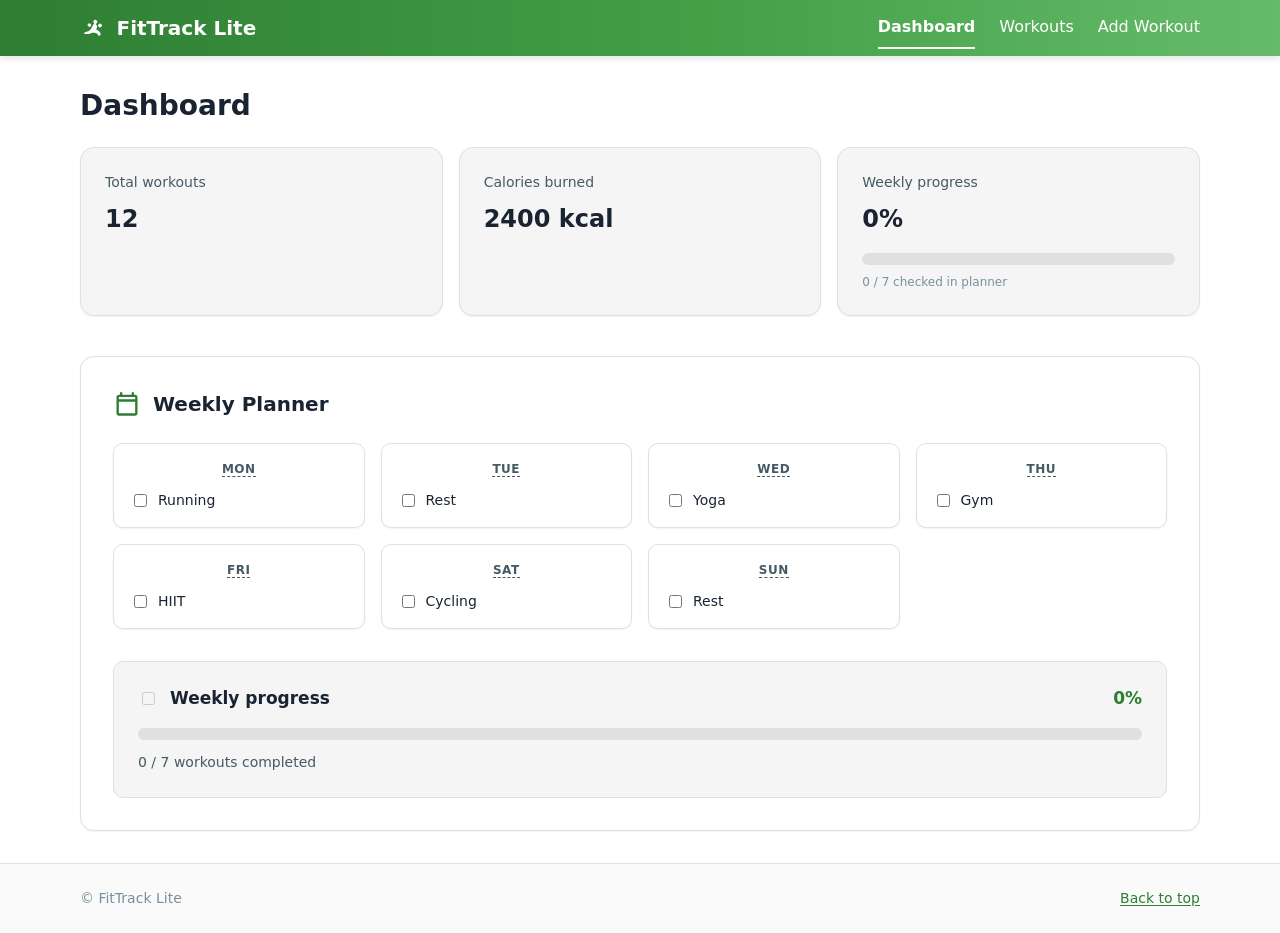
==== index.html @ 949d1417 "Added footer to all the pages" ====
<!DOCTYPE html>
<html lang="en">
<head>
  <meta charset="UTF-8">
  <meta name="viewport" content="width=device-width, initial-scale=1.0">
  <title>FitTrack Lite — Dashboard</title>
  <link rel="stylesheet" href="css/styles.css">
</head>
<body>
  <header class="site-header">
    <div class="site-header_inner">
      <a class="site-header_brand" href="index.html">
        <svg class="site-header_logo" xmlns="http://www.w3.org/2000/svg" viewBox="0 0 72 87" aria-hidden="true" focusable="false" preserveAspectRatio="xMidYMid meet">

        <g transform="translate(0,87) scale(0.1,-0.1)"
            fill="currentColor"
            stroke="none">

            <!-- Main runner shape (cleaned) -->
            <path d="M410 660
                    c-24 -24 -25 -48 -3 -80
                    c16 -22 16 -24 -5 -38
                    c-12 -8 -22 -20 -22 -26
                    c0 -19 -51 -110 -79 -139
                    c-33 -37 -54 -48 -115 -61
                    c-54 -12 -81 -40 -56 -57
                    c18 -12 150 -5 179 10
                    c11 6 47 14 80 17
                    c50 6 65 3 93 -14
                    c19 -12 40 -33 46 -47
                    c15 -32 56 -34 72 -4
                    c25 45 -9 98 -93 149
                    c-34 20 -36 24 -24 39
                    c22 26 26 47 16 85
                    c-6 21 -18 37 -30 41
                    c-12 4 -6 12 15 28
                    c18 14 25 25 25 50
                    c0 20 -8 31 -30 43
                    c-38 20 -46 19 -70 -5z"/>

            <!-- Left arm/leg -->
            <path d="M253 559
                    c-30 -11 -38 -45 -19 -74
                    c29 -44 96 -24 96 29
                    c0 37 -39 59 -77 45z"/>

            <!-- Right arm/leg -->
            <path d="M553 543
                    c-32 -21 -30 -66 2 -87
                    c33 -22 48 -20 73 7
                    c28 30 28 48 -1 75
                    c-27 26 -44 27 -74 5z"/>

        </g>
        </svg>
        <span>FitTrack Lite</span>
      </a>
      <button type="button" class="site-header_menu-btn" aria-expanded="false" aria-controls="site-nav-menu">
        <span class="visually-hidden">Toggle menu</span>
        <span class="site-header_menu-icon" aria-hidden="true"><span></span></span>
      </button>
      <nav id="site-nav-menu" class="site-header_nav" aria-label="Main">
        <ul class="site-nav">
          <li><a href="index.html" aria-current="page">Dashboard</a></li>
          <li><a href="workouts.html">Workouts</a></li>
          <li><a href="add-workout.html">Add Workout</a></li>
        </ul>
      </nav>
    </div>
  </header>

  <main class="container" id="main">
    <h1 class="page-title">Dashboard</h1>
    <section class="stat-grid" aria-label="Summary stats">
      <article class="stat-card">
        <p class="stat-card_label">Total workouts</p>
        <p class="stat-card_value">12</p>
      </article>
      <article class="stat-card">
        <p class="stat-card_label">Calories burned</p>
        <p class="stat-card_value">2400 kcal</p>
      </article>
      <article class="stat-card">
        <p class="stat-card_label">Weekly progress</p>
        <p class="stat-card_value" id="stat-weekly-pct">0%</p>
        <div class="stat-card_progress" aria-hidden="true">
          <div class="stat-card_progress-fill" id="stat-weekly-bar" style="width: 0%"></div>
        </div>
        <p class="stat-card_meta" id="stat-weekly-meta">0 / 7 days in planner</p>
      </article>
    </section>

    <section class="weekly-planner" id="weekly-planner" aria-labelledby="planner-heading">
      <div class="weekly-planner__header">
        <svg xmlns="http://www.w3.org/2000/svg" viewBox="0 0 24 24" fill="currentColor" aria-hidden="true">
          <path d="M19 4h-1V2h-2v2H8V2H6v2H5c-1.1 0-2 .9-2 2v14c0 1.1.9 2 2 2h14c1.1 0 2-.9 2-2V6c0-1.1-.9-2-2-2zm0 16H5V10h14v10zM5 8V6h14v2H5z"/>
        </svg>
        <h2 class="weekly-planner__title" id="planner-heading">Weekly Planner</h2>
      </div>

      <div id="planner-grid" class="planner-grid"></div>

      <div class="planner-progress">
        <div class="planner-progress__top">
          <input type="checkbox" id="planner-progress-checkbox" disabled aria-readonly="true" title="Reflects planner completion">
          <p class="planner-progress__title">Weekly progress</p>
          <p class="planner-progress__pct" id="planner-progress-pct">0%</p>
        </div>
        <div class="planner-progress__track" aria-hidden="true">
          <div class="planner-progress__fill" id="planner-progress-bar"></div>
        </div>
        <p class="planner-progress__meta" id="planner-progress-count">0 / 7 workouts completed</p>
      </div>
    </section>
  </main>

  <footer class="site-footer">
    <div class="container site-footer_inner">
      <p class="site-footer_text">&copy; FitTrack Lite</p>
      <a class="site-footer_link" href="#main">Back to top</a>
    </div>
  </footer>

  <script src="js/nav.js" defer></script>
  <script src="js/planner-state.js" defer></script>
  <script src="js/planner.js" defer></script>
</body>
</html>
---- css/styles.css ----
:root {
  /* ----- Brand & surfaces (mockup: green chrome, white page, soft cards) ----- */
  --color-primary: #2e7d32;
  --color-primary-hover: #1b5e20;
  --color-primary-muted: #43a047;
  --color-primary-light: #66bb6a;
  --color-on-primary: #ffffff;

  --color-surface: #ffffff;
  --color-surface-elevated: #fafafa;
  --color-surface-card: #f5f5f5;
  --color-border: #e0e0e0;
  --color-border-strong: #bdbdbd;

  /* Header bar gradient (approximates mockup green strip) */
  --gradient-header: linear-gradient(
    90deg,
    var(--color-primary) 0%,
    var(--color-primary-muted) 55%,
    var(--color-primary-light) 100%
  );

  /* Daily Motivation panel (sky / blue accent) */
  --color-motivation-start: #e3f2fd;
  --color-motivation-end: #bbdefb;
  --color-motivation-border: #90caf9;
  --gradient-motivation: linear-gradient(
    135deg,
    var(--color-motivation-start) 0%,
    var(--color-motivation-end) 100%
  );

    /* Suggested-focus strip (soft highlight) */
  --color-focus-bg: #fff9c4;
  --color-focus-border: #fff176;

  /* Typography */
  --color-text: #1a2332;
  --color-text-secondary: #455a64;
  --color-text-muted: #78909c;

  --font-sans: system-ui, -apple-system, "Segoe UI", Roboto, "Helvetica Neue", Arial,
    sans-serif;
  --font-size-xs: 0.75rem;
  --font-size-sm: 0.875rem;
  --font-size-base: 1rem;
  --font-size-md: 1.0625rem;
  --font-size-lg: 1.25rem;
  --font-size-xl: 1.5rem;
  --font-size-2xl: 1.75rem;

  --font-weight-normal: 400;
  --font-weight-medium: 500;
  --font-weight-semibold: 600;
  --font-weight-bold: 700;

  --line-height-tight: 1.25;
  --line-height-body: 1.5;
  --line-height-relaxed: 1.6;

  /* Spacing scale (rem) */
  --space-2xs: 0.25rem;
  --space-xs: 0.5rem;
  --space-sm: 0.75rem;
  --space-md: 1rem;
  --space-lg: 1.5rem;
  --space-xl: 2rem;
  --space-2xl: 2.5rem;
  --space-3xl: 3rem;

  /* Radius */
  --radius-sm: 6px;
  --radius-md: 10px;
  --radius-lg: 14px;
  --radius-pill: 999px;

  /* Shadows */
  --shadow-sm: 0 1px 2px rgba(26, 35, 50, 0.06);
  --shadow-md: 0 4px 12px rgba(26, 35, 50, 0.08);
  --shadow-header: 0 2px 8px rgba(0, 0, 0, 0.12);

  /* Motion */
  --duration-fast: 150ms;
  --duration-normal: 220ms;
  --ease-standard: cubic-bezier(0.4, 0, 0.2, 1);

  /* Layout */
  --layout-max-width: 72rem;
  --layout-padding-x: var(--space-md);
  --header-height: 3.5rem;
  /* Responsive: nav & major layout shifts at this width */
  --bp-md: 48rem;

  /* Form controls */
  --input-bg: var(--color-surface);
  --input-border: var(--color-border-strong);
  --input-focus-ring: 0 0 0 3px rgba(67, 160, 71, 0.35);

  /* Category tags (workout cards) */
  --tag-cardio-bg: #e8f5e9;
  --tag-cardio-text: #2e7d32;
  --tag-flex-bg: #e8eaf6;
  --tag-flex-text: #3949ab;
  --tag-strength-bg: #fff3e0;
  --tag-strength-text: #e65100;

  /* Feedback */
  --color-success: #2e7d32;
}

/* =============================================================================
   Global reset & base
   ============================================================================= */

*,
*::before,
*::after {
  box-sizing: border-box;
}

html {
  -webkit-text-size-adjust: 100%;
}

body {
  margin: 0;
  min-height: 100vh;
  display: flex;
  flex-direction: column;
  font-family: var(--font-sans);
  font-size: var(--font-size-base);
  line-height: var(--line-height-body);
  font-weight: var(--font-weight-normal);
  color: var(--color-text);
  background-color: var(--color-surface);
}

img {
  max-width: 100%;
  height: auto;
  display: block;
}

a {
  color: var(--color-primary);
  text-decoration-thickness: 1px;
  text-underline-offset: 0.15em;
}

a:hover {
  color: var(--color-primary-hover);
}

:focus-visible {
  outline: 2px solid var(--color-primary-muted);
  outline-offset: 2px;
}

@media (prefers-reduced-motion: reduce) {
  *,
  *::before,
  *::after {
    animation-duration: 0.01ms !important;
    animation-iteration-count: 1 !important;
    transition-duration: 0.01ms !important;
  }
}

/* =============================================================================
   Layout helpers (optional; use with components later)
   ============================================================================= */

.container {
  width: 100%;
  max-width: var(--layout-max-width);
  margin-inline: auto;
  padding-inline: var(--layout-padding-x);
}

.visually-hidden {
  position: absolute;
  width: 1px;
  height: 1px;
  padding: 0;
  margin: -1px;
  overflow: hidden;
  clip: rect(0, 0, 0, 0);
  white-space: nowrap;
  border: 0;
}

/* ----- Site header & navigation (all pages) ----- */

.site-header {
  background: var(--gradient-header);
  color: var(--color-on-primary);
  box-shadow: var(--shadow-header);
}

.site-header_inner {
  display: flex;
  flex-wrap: wrap;
  align-items: center;
  justify-content: space-between;
  gap: var(--space-sm) var(--space-md);
  min-height: var(--header-height);
  max-width: var(--layout-max-width);
  margin-inline: auto;
  padding-inline: var(--layout-padding-x);
}

/* Mobile menu button (hidden on wide screens) */
.site-header_menu-btn {
  display: none;
  align-items: center;
  justify-content: center;
  margin: 0;
  padding: var(--space-xs) var(--space-sm);
  border: 1px solid rgba(255, 255, 255, 0.5);
  border-radius: var(--radius-sm);
  background: rgba(255, 255, 255, 0.12);
  color: inherit;
  cursor: pointer;
  line-height: 1;
}

.site-header_menu-btn:hover {
  background: rgba(255, 255, 255, 0.22);
}

.site-header_menu-icon {
  display: block;
  position: relative;
  width: 1.35rem;
  height: 1rem;
}

.site-header_menu-icon::before,
.site-header_menu-icon::after,
.site-header_menu-icon span {
  position: absolute;
  left: 0;
  right: 0;
  height: 2px;
  background: currentColor;
  border-radius: 1px;
}

.site-header_menu-icon::before {
  content: "";
  top: 0;
}

.site-header_menu-icon span {
  top: 50%;
  margin-top: -1px;
  display: block;
  font-size: 0;
  line-height: 0;
}

.site-header_menu-icon::after {
  content: "";
  bottom: 0;
}

@media (max-width: 47.99rem) {
  .site-header_menu-btn {
    display: inline-flex;
  }

  .site-header_nav {
    display: none;
    flex-basis: 100%;
    width: 100%;
    padding-top: var(--space-sm);
    margin-top: var(--space-xs);
    border-top: 1px solid rgba(255, 255, 255, 0.28);
  }

  .site-header_nav.is-open {
    display: block;
  }

  .site-header_nav .site-nav {
    flex-direction: column;
    align-items: stretch;
    gap: 0;
  }

  .site-header_nav .site-nav a {
    padding: var(--space-sm) 0;
    border-bottom: 1px solid rgba(255, 255, 255, 0.18);
  }

  .site-header_nav .site-nav a[aria-current="page"] {
    border-bottom-color: currentColor;
  }

  .site-header_nav .site-nav li:last-child a {
    border-bottom: none;
  }
}

@media (min-width: 48rem) {
  .site-header_inner {
    flex-wrap: nowrap;
  }

  .site-header_nav {
    display: block;
    flex: 0 0 auto;
  }

  .site-header_nav .site-nav {
    flex-direction: row;
  }
}

.site-header a {
  color: inherit;
  text-decoration: none;
}

.site-header a:hover {
  color: inherit;
  text-underline-offset: 0.2em;
}

.site-header_brand {
  display: inline-flex;
  align-items: center;
  gap: var(--space-sm);
  font-weight: var(--font-weight-bold);
  font-size: var(--font-size-lg);
  line-height: var(--line-height-tight);
}

/* Runner icon — height drives scale; width follows viewBox (72×87) */
.site-header_logo {
  height: 1.85rem;
  width: auto;
  flex-shrink: 0;
  display: block;
  overflow: visible;
}

.site-nav {
  display: flex;
  flex-wrap: wrap;
  align-items: center;
  gap: var(--space-xs) var(--space-lg);
  list-style: none;
  margin: 0;
  padding: 0;
}

.site-nav a {
  display: block;
  font-weight: var(--font-weight-medium);
  padding: var(--space-xs) 0;
  border-bottom: 2px solid transparent;
}

.site-nav a[aria-current="page"] {
  border-bottom-color: currentColor;
  font-weight: var(--font-weight-semibold);
}

/* Main content area */
main {
  padding-block: var(--space-xl);
  flex: 1 0 auto;
}

.page-title {
  margin: 0 0 var(--space-md);
  font-size: var(--font-size-2xl);
  font-weight: var(--font-weight-bold);
  line-height: var(--line-height-tight);
}

.page-lead {
  margin: 0;
  color: var(--color-text-secondary);
  font-size: var(--font-size-sm);
  max-width: 36rem;
}

/* ----- Dashboard: stats —1 column mobile, 3 columns desktop ----- */

.stat-grid {
  display: grid;
  gap: var(--space-md);
  grid-template-columns: 1fr;
  margin-top: var(--space-lg);
}

@media (min-width: 48rem) {
  .stat-grid {
    grid-template-columns: repeat(3, 1fr);
  }
}

.stat-card {
  padding: var(--space-lg);
  background: var(--color-surface-card);
  border: 1px solid var(--color-border);
  border-radius: var(--radius-lg);
  box-shadow: var(--shadow-sm);
}

.stat-card_label {
  margin: 0 0 var(--space-xs);
  font-size: var(--font-size-sm);
  color: var(--color-text-secondary);
}

.stat-card_value {
  margin: 0;
  font-size: var(--font-size-xl);
  font-weight: var(--font-weight-bold);
}

.stat-card_meta {
  margin: var(--space-xs) 0 0;
  font-size: var(--font-size-xs);
  color: var(--color-text-muted);
}

.stat-card_progress {
  margin-top: var(--space-md);
  height: var(--space-sm);
  border-radius: var(--radius-pill);
  background: var(--color-border);
  overflow: hidden;
}

.stat-card_progress-fill {
  height: 100%;
  width: 85%;
  border-radius: var(--radius-pill);
  background: var(--gradient-header);
}

/* ----- Workouts: toolbar + card grid — stack vs multi-column ----- */

.workouts-toolbar {
  display: flex;
  flex-direction: column;
  gap: var(--space-md);
  margin: var(--space-lg) 0;
}

@media (min-width: 48rem) {
  .workouts-toolbar {
    flex-direction: row;
    align-items: center;
    justify-content: space-between;
  }
}

.workouts-toolbar_label {
  font-size: var(--font-size-sm);
  font-weight: var(--font-weight-medium);
  color: var(--color-text-secondary);
}

.workouts-toolbar_search,
.workouts-toolbar select {
  width: 100%;
  padding: var(--space-sm) var(--space-md);
  border: 1px solid var(--input-border);
  border-radius: var(--radius-md);
  font: inherit;
  background: var(--input-bg);
}

@media (min-width: 48rem) {
  .workouts-toolbar_search,
  .workouts-toolbar select {
    max-width: 18rem;
  }
}

.workout-grid {
  display: grid;
  gap: var(--space-md);
  /* Mobile: single column; desktop: up to 3 columns */
  grid-template-columns: 1fr;
}

.workouts-assign-banner {
  margin-bottom: var(--space-lg);
  padding: var(--space-md) var(--space-lg);
  background: #e8f5e9;
  border: 1px solid var(--color-primary-muted);
  border-radius: var(--radius-md);
  font-size: var(--font-size-sm);
  color: var(--color-text);
}

.workouts-assign-banner.is-hidden {
  display: none;
}

.workouts-assign-banner strong {
  color: var(--color-primary);
}

.workouts-assign-banner a {
  margin-left: var(--space-md);
  font-weight: var(--font-weight-medium);
}

.workouts-assign-banner__note {
  margin: var(--space-sm) 0 0;
  padding: 0;
  font-size: var(--font-size-sm);
  color: var(--color-text-muted);
}

.workout-card--selectable {
  cursor: pointer;
  transition: box-shadow var(--duration-fast) var(--ease-standard), border-color var(--duration-fast) var(--ease-standard);
}

.workout-card--selectable:hover {
  border-color: var(--color-primary-muted);
  box-shadow: var(--shadow-md);
}

.workout-card--selectable:focus {
  outline: none;
}

.workout-card--selectable:focus-visible {
  outline: 2px solid var(--color-primary-muted);
  outline-offset: 2px;
}

.workout-grid_empty {
  grid-column: 1 / -1;
  margin: 0;
  padding: var(--space-xl);
  text-align: center;
  color: var(--color-text-secondary);
  font-size: var(--font-size-sm);
  background: var(--color-surface-card);
  border: 1px dashed var(--color-border);
  border-radius: var(--radius-md);
}

@media (min-width: 48rem) {
  .workout-grid {
    grid-template-columns: repeat(3, 1fr);
  }
}

.workout-card {
  padding: var(--space-lg);
  background: var(--color-surface-card);
  border: 1px solid var(--color-border);
  border-radius: var(--radius-lg);
  box-shadow: var(--shadow-sm);
}

.workout-card_title {
  margin: 0 0 var(--space-xs);
  font-size: var(--font-size-md);
  font-weight: var(--font-weight-semibold);
}

.workout-card_meta {
  margin: 0;
  font-size: var(--font-size-sm);
  color: var(--color-text-secondary);
}

.workout-card_tag {
  display: inline-block;
  margin-top: var(--space-md);
  padding: var(--space-2xs) var(--space-sm);
  border-radius: var(--radius-pill);
  font-size: var(--font-size-xs);
  font-weight: var(--font-weight-medium);
}

.workout-card_tag--cardio {
  background: var(--tag-cardio-bg);
  color: var(--tag-cardio-text);
}

.workout-card_tag--flex {
  background: var(--tag-flex-bg);
  color: var(--tag-flex-text);
}

.workout-card_tag--strength {
  background: var(--tag-strength-bg);
  color: var(--tag-strength-text);
}

/* ----- Add workout: form rows — stack vs side-by-side ----- */

.form-stack {
  max-width: 32rem;
  margin-top: var(--space-lg);
}

.form-field {
  margin-bottom: var(--space-lg);
}

.form-field label {
  display: block;
  margin-bottom: var(--space-xs);
  font-size: var(--font-size-sm);
  font-weight: var(--font-weight-medium);
  color: var(--color-text-secondary);
}

.form-field input,
.form-field select {
  width: 100%;
  padding: var(--space-sm) var(--space-md);
  border: 1px solid var(--input-border);
  border-radius: var(--radius-md);
  font: inherit;
  background: var(--input-bg);
}

.form-row-split {
  display: grid;
  gap: var(--space-md);
  grid-template-columns: 1fr;
}

@media (min-width: 48rem) {
  .form-row-split {
    grid-template-columns: 1fr 1fr;
  }
}

.form-actions {
  margin-top: var(--space-xl);
}

.btn-primary {
  display: inline-block;
  width: 100%;
  padding: var(--space-md) var(--space-lg);
  border: none;
  border-radius: var(--radius-md);
  background: var(--gradient-header);
  color: var(--color-on-primary);
  font: inherit;
  font-weight: var(--font-weight-semibold);
  cursor: pointer;
  text-align: center;
}

@media (min-width: 48rem) {
  .btn-primary {
    width: auto;
    min-width: 12rem;
  }
}

.btn-primary:hover {
  filter: brightness(1.05);
}

/* ----- Weekly planner (Dashboard) ----- */

.weekly-planner {
  margin-top: var(--space-2xl);
  padding: var(--space-xl);
  background: var(--color-surface);
  border: 1px solid var(--color-border);
  border-radius: var(--radius-lg);
  box-shadow: var(--shadow-sm);
}

.weekly-planner__header {
  display: flex;
  align-items: center;
  gap: var(--space-sm);
  margin: 0 0 var(--space-lg);
}

.weekly-planner__header svg {
  width: 1.75rem;
  height: 1.75rem;
  color: var(--color-primary);
  flex-shrink: 0;
}

.weekly-planner__title {
  margin: 0;
  font-size: var(--font-size-lg);
  font-weight: var(--font-weight-bold);
  color: var(--color-text);
}

.planner-grid {
  display: grid;
  gap: var(--space-md);
  grid-template-columns: repeat(2, 1fr);
}

@media (min-width: 48rem) {
  .planner-grid {
    grid-template-columns: repeat(4, 1fr);
  }
}

.planner-card {
  display: flex;
  flex-direction: column;
  align-items: center;
  text-align: center;
  padding: var(--space-md);
  background: var(--color-surface);
  border: 1px solid var(--color-border);
  border-radius: var(--radius-md);
  box-shadow: var(--shadow-sm);
  transition: background var(--duration-fast) var(--ease-standard);
}

.planner-card--done {
  background: #e8f5e9;
  border-color: var(--color-primary-muted);
}

.planner-card__day {
  margin: 0 0 var(--space-sm);
  font-size: var(--font-size-xs);
  font-weight: var(--font-weight-semibold);
  color: var(--color-text-secondary);
  text-transform: uppercase;
  letter-spacing: 0.04em;
}

.planner-card__day-link {
  color: inherit;
  font-weight: inherit;
  text-decoration: none;
  border-bottom: 1px dashed currentColor;
}

.planner-card__day-link:hover {
  color: var(--color-primary);
  border-bottom-color: var(--color-primary);
}

.planner-card__day-link:focus-visible {
  outline: 2px solid var(--color-primary-muted);
  outline-offset: 2px;
}

.planner-card__items {
  width: 100%;
  display: flex;
  flex-direction: column;
  gap: var(--space-xs);
}

.planner-card__row {
  display: flex;
  align-items: center;
  gap: var(--space-xs);
  width: 100%;
  justify-content: flex-start;
  text-align: left;
}

.planner-card__row input {
  flex-shrink: 0;
}

.planner-card__row label {
  font-size: var(--font-size-sm);
  font-weight: var(--font-weight-medium);
  color: var(--color-text);
  cursor: pointer;
}

.planner-card__row--done label {
  color: var(--color-text-muted);
  text-decoration: line-through;
}

.planner-progress {
  margin-top: var(--space-xl);
  padding: var(--space-lg);
  background: var(--color-surface-card);
  border-radius: var(--radius-md);
  border: 1px solid var(--color-border);
}

.planner-progress__top {
  display: flex;
  align-items: center;
  flex-wrap: wrap;
  gap: var(--space-sm);
  margin-bottom: var(--space-md);
}

.planner-progress__top input {
  flex-shrink: 0;
}

.planner-progress__title {
  flex: 1;
  margin: 0;
  font-size: var(--font-size-md);
  font-weight: var(--font-weight-semibold);
}

.planner-progress__pct {
  margin: 0;
  font-size: var(--font-size-md);
  font-weight: var(--font-weight-bold);
  color: var(--color-primary);
}

.planner-progress__track {
  height: var(--space-sm);
  border-radius: var(--radius-pill);
  background: var(--color-border);
  overflow: hidden;
  margin-bottom: var(--space-sm);
}

.planner-progress__fill {
  height: 100%;
  width: 0%;
  border-radius: var(--radius-pill);
  background: var(--gradient-header);
  transition: width var(--duration-normal) var(--ease-standard);
}

.planner-progress__meta {
  margin: 0;
  font-size: var(--font-size-sm);
  color: var(--color-text-secondary);
}

.form-success {
  margin-top: var(--space-md);
  padding: var(--space-sm) var(--space-md);
  font-size: var(--font-size-sm);
  color: var(--color-success);
  background: #e8f5e9;
  border-radius: var(--radius-sm);
}

/* ----- Site footer (all pages) ----- */

.site-footer {
  margin-top: auto;
  border-top: 1px solid var(--color-border);
  background: var(--color-surface-elevated);
}

.site-footer_inner {
  display: flex;
  align-items: center;
  justify-content: space-between;
  gap: var(--space-md);
  padding-block: var(--space-lg);
}

.site-footer_text {
  margin: 0;
  font-size: var(--font-size-sm);
  color: var(--color-text-muted);
}

.site-footer_link {
  font-size: var(--font-size-sm);
  font-weight: var(--font-weight-medium);
}
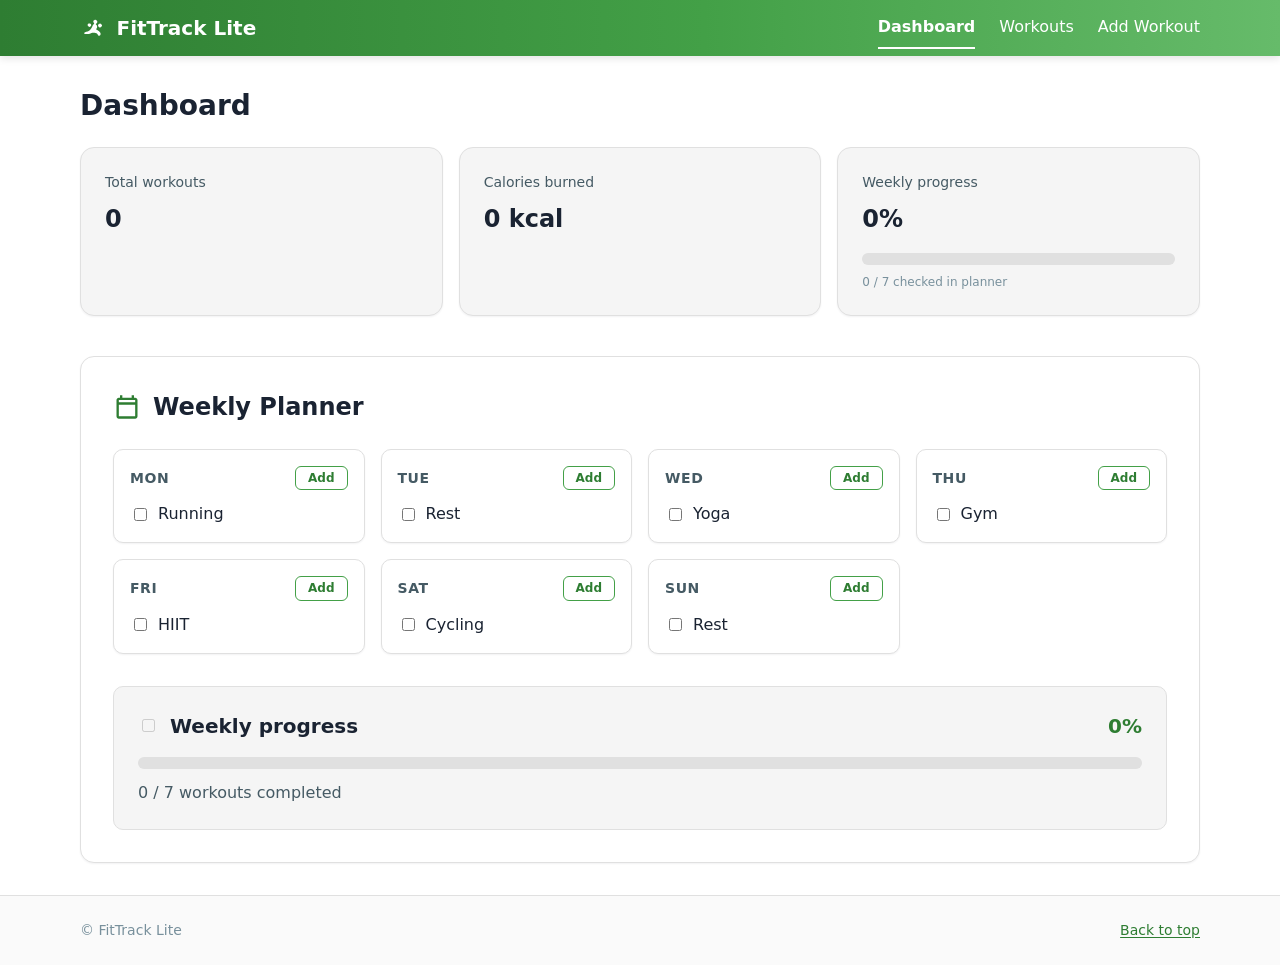
==== commit 83153c9f: "Updated with add button and updated with dash board handling" ====
--- a/index.html
+++ b/index.html
@@ -74,11 +74,11 @@
     <section class="stat-grid" aria-label="Summary stats">
       <article class="stat-card">
         <p class="stat-card_label">Total workouts</p>
-        <p class="stat-card_value">12</p>
+        <p class="stat-card_value" id="stat-total-workouts" aria-live="polite">0</p>
       </article>
       <article class="stat-card">
         <p class="stat-card_label">Calories burned</p>
-        <p class="stat-card_value">2400 kcal</p>
+        <p class="stat-card_value" id="stat-total-calories" aria-live="polite">0 kcal</p>
       </article>
       <article class="stat-card">
         <p class="stat-card_label">Weekly progress</p>
@@ -121,6 +121,7 @@
     </div>
   </footer>
 
+  <script src="js/dashboard-stats.js" defer></script>
   <script src="js/nav.js" defer></script>
   <script src="js/planner-state.js" defer></script>
   <script src="js/planner.js" defer></script>
--- a/css/styles.css
+++ b/css/styles.css
@@ -84,6 +84,10 @@
   --duration-normal: 220ms;
   --ease-standard: cubic-bezier(0.4, 0, 0.2, 1);
 
+  /* Full-page background (Unsplash: two women practicing yoga in a park) */
+  --page-bg-image: url("https://images.unsplash.com/photo-1758274526399-a541ea816be9?auto=format&fit=crop&w=1920&q=80");
+  --page-bg-overlay: rgba(255, 255, 255, 0.40);
+
   /* Layout */
   --layout-max-width: 72rem;
   --layout-padding-x: var(--space-md);
@@ -133,6 +137,30 @@
   font-weight: var(--font-weight-normal);
   color: var(--color-text);
   background-color: var(--color-surface);
+  background-image: linear-gradient(var(--page-bg-overlay), var(--page-bg-overlay)),
+    var(--page-bg-image);
+  background-size: cover;
+  background-position: center;
+  background-repeat: no-repeat;
+  background-attachment: scroll;
+}
+
+@media (prefers-reduced-motion: no-preference) {
+  body {
+    background-attachment: fixed;
+  }
+}
+
+@media (prefers-reduced-motion: reduce) {
+  body {
+    background-attachment: scroll;
+  }
+}
+
+@media (hover: none), (pointer: coarse) {
+  body {
+    background-attachment: scroll;
+  }
 }
 
 img {
@@ -567,13 +595,13 @@
 
 .workout-card_title {
   margin: 0 0 var(--space-xs);
-  font-size: var(--font-size-md);
+  font-size: var(--font-size-lg);
   font-weight: var(--font-weight-semibold);
 }
 
 .workout-card_meta {
   margin: 0;
-  font-size: var(--font-size-sm);
+  font-size: var(--font-size-base);
   color: var(--color-text-secondary);
 }
 
@@ -582,7 +610,7 @@
   margin-top: var(--space-md);
   padding: var(--space-2xs) var(--space-sm);
   border-radius: var(--radius-pill);
-  font-size: var(--font-size-xs);
+  font-size: var(--font-size-sm);
   font-weight: var(--font-weight-medium);
 }
 
@@ -603,6 +631,186 @@
 
 /* ----- Add workout: form rows — stack vs side-by-side ----- */
 
+.add-workout-layout {
+  display: grid;
+  gap: var(--space-xl);
+  margin-top: var(--space-lg);
+  align-items: start;
+}
+
+@media (min-width: 60rem) {
+  .add-workout-layout {
+    grid-template-columns: minmax(0, 32rem) minmax(0, 1fr);
+    gap: var(--space-2xl);
+  }
+}
+
+.add-workout-form-col .form-stack {
+  margin-top: 0;
+}
+
+.exercise-db-panel {
+  padding: var(--space-lg);
+  background: var(--color-surface-card);
+  border: 1px solid var(--color-border);
+  border-radius: var(--radius-lg);
+  box-shadow: var(--shadow-sm);
+}
+
+.exercise-db-panel_title {
+  margin: 0 0 var(--space-sm);
+  font-size: var(--font-size-lg);
+  font-weight: var(--font-weight-bold);
+  line-height: var(--line-height-tight);
+}
+
+.exercise-db-panel_intro {
+  margin: 0 0 var(--space-md);
+  font-size: var(--font-size-sm);
+  color: var(--color-text-secondary);
+  line-height: var(--line-height-relaxed);
+}
+
+.exercise-db-panel_intro a {
+  font-weight: var(--font-weight-medium);
+}
+
+.exercise-db-search-block {
+  margin-top: var(--space-md);
+}
+
+.exercise-db-search-label {
+  display: block;
+  margin-bottom: var(--space-xs);
+  font-size: var(--font-size-sm);
+  font-weight: var(--font-weight-medium);
+  color: var(--color-text-secondary);
+}
+
+.exercise-db-search-block .form-field-hint {
+  margin-top: var(--space-xs);
+}
+
+.exercise-db-search-row {
+  display: flex;
+  flex-wrap: wrap;
+  gap: var(--space-sm);
+  align-items: stretch;
+}
+
+.exercise-db-search-input {
+  flex: 1 1 12rem;
+  min-width: 0;
+  padding: var(--space-sm) var(--space-md);
+  border: 1px solid var(--input-border);
+  border-radius: var(--radius-md);
+  font: inherit;
+  background: var(--input-bg);
+}
+
+.exercise-db-search-btn {
+  flex: 0 0 auto;
+  width: auto;
+  min-width: 6rem;
+}
+
+.exercise-db-status {
+  margin: var(--space-md) 0 0;
+  font-size: var(--font-size-sm);
+  color: var(--color-text-secondary);
+  min-height: 1.25em;
+}
+
+.exercise-db-status--error {
+  color: #b71c1c;
+  font-weight: var(--font-weight-medium);
+}
+
+.exercise-db-results {
+  display: flex;
+  flex-direction: column;
+  gap: var(--space-md);
+  margin-top: var(--space-md);
+  max-height: min(70vh, 40rem);
+  overflow-y: auto;
+  padding-right: var(--space-xs);
+}
+
+.exercise-db-empty {
+  margin: 0;
+  padding: var(--space-lg);
+  text-align: center;
+  font-size: var(--font-size-sm);
+  color: var(--color-text-secondary);
+  background: var(--color-surface);
+  border: 1px dashed var(--color-border);
+  border-radius: var(--radius-md);
+}
+
+.exercise-db-card {
+  padding: var(--space-md);
+  background: var(--color-surface);
+  border: 1px solid var(--color-border);
+  border-radius: var(--radius-md);
+  box-shadow: var(--shadow-sm);
+}
+
+.exercise-db-card_title {
+  margin: 0 0 var(--space-xs);
+  font-size: var(--font-size-md);
+  font-weight: var(--font-weight-semibold);
+  line-height: var(--line-height-tight);
+}
+
+.exercise-db-card_meta {
+  margin: 0 0 var(--space-sm);
+  font-size: var(--font-size-xs);
+  color: var(--color-text-muted);
+}
+
+.exercise-db-card_media {
+  border-radius: var(--radius-sm);
+  overflow: hidden;
+  background: var(--color-surface-elevated);
+  border: 1px solid var(--color-border);
+}
+
+.exercise-db-card_gif,
+.exercise-db-card_video {
+  display: block;
+  width: 100%;
+  max-height: 16rem;
+  object-fit: contain;
+}
+
+.exercise-db-card_caption {
+  margin: 0;
+  padding: var(--space-2xs) var(--space-xs);
+  font-size: var(--font-size-xs);
+  font-weight: var(--font-weight-medium);
+  color: var(--color-text-muted);
+  text-align: center;
+  background: var(--color-surface-card);
+  border-top: 1px solid var(--color-border);
+}
+
+.exercise-db-card_details {
+  margin-top: var(--space-sm);
+  font-size: var(--font-size-sm);
+}
+
+.exercise-db-card_details summary {
+  cursor: pointer;
+  font-weight: var(--font-weight-medium);
+  color: var(--color-primary);
+}
+
+.exercise-db-card_details ol {
+  margin: var(--space-sm) 0 0;
+  padding-left: 1.25rem;
+  color: var(--color-text-secondary);
+}
+
 .form-stack {
   max-width: 32rem;
   margin-top: var(--space-lg);
@@ -618,6 +826,12 @@
   font-size: var(--font-size-sm);
   font-weight: var(--font-weight-medium);
   color: var(--color-text-secondary);
+}
+
+.form-field-hint {
+  margin: var(--space-xs) 0 0;
+  font-size: var(--font-size-xs);
+  color: var(--color-text-muted);
 }
 
 .form-field input,
@@ -671,6 +885,24 @@
   filter: brightness(1.05);
 }
 
+.btn-secondary {
+  display: inline-block;
+  padding: var(--space-sm) var(--space-md);
+  border: 1px solid var(--color-border-strong);
+  border-radius: var(--radius-md);
+  background: var(--color-surface);
+  color: var(--color-text);
+  font: inherit;
+  font-weight: var(--font-weight-medium);
+  cursor: pointer;
+  text-align: center;
+}
+
+.btn-secondary:hover {
+  background: var(--color-surface-elevated);
+  border-color: var(--color-primary-muted);
+}
+
 /* ----- Weekly planner (Dashboard) ----- */
 
 .weekly-planner {
@@ -698,7 +930,7 @@
 
 .weekly-planner__title {
   margin: 0;
-  font-size: var(--font-size-lg);
+  font-size: var(--font-size-xl);
   font-weight: var(--font-weight-bold);
   color: var(--color-text);
 }
@@ -733,28 +965,46 @@
   border-color: var(--color-primary-muted);
 }
 
-.planner-card__day {
+.planner-card__day-row {
+  display: flex;
+  align-items: center;
+  justify-content: space-between;
+  gap: var(--space-sm);
+  width: 100%;
   margin: 0 0 var(--space-sm);
+}
+
+.planner-card__day-name {
+  font-size: var(--font-size-sm);
+  font-weight: var(--font-weight-semibold);
+  color: var(--color-text-secondary);
+  text-transform: uppercase;
+  letter-spacing: 0.04em;
+}
+
+.planner-card__add-btn {
+  flex-shrink: 0;
+  display: inline-flex;
+  align-items: center;
+  justify-content: center;
+  padding: var(--space-2xs) var(--space-sm);
+  border-radius: var(--radius-sm);
+  border: 1px solid var(--color-primary-muted);
+  background: var(--color-surface);
+  color: var(--color-primary);
   font-size: var(--font-size-xs);
   font-weight: var(--font-weight-semibold);
-  color: var(--color-text-secondary);
-  text-transform: uppercase;
-  letter-spacing: 0.04em;
-}
-
-.planner-card__day-link {
-  color: inherit;
-  font-weight: inherit;
   text-decoration: none;
-  border-bottom: 1px dashed currentColor;
-}
-
-.planner-card__day-link:hover {
-  color: var(--color-primary);
-  border-bottom-color: var(--color-primary);
-}
-
-.planner-card__day-link:focus-visible {
+  line-height: 1.2;
+}
+
+.planner-card__add-btn:hover {
+  background: #e8f5e9;
+  border-color: var(--color-primary);
+  color: var(--color-primary-hover);
+}
+
+.planner-card__add-btn:focus-visible {
   outline: 2px solid var(--color-primary-muted);
   outline-offset: 2px;
 }
@@ -780,7 +1030,7 @@
 }
 
 .planner-card__row label {
-  font-size: var(--font-size-sm);
+  font-size: var(--font-size-base);
   font-weight: var(--font-weight-medium);
   color: var(--color-text);
   cursor: pointer;
@@ -814,13 +1064,13 @@
 .planner-progress__title {
   flex: 1;
   margin: 0;
-  font-size: var(--font-size-md);
+  font-size: var(--font-size-lg);
   font-weight: var(--font-weight-semibold);
 }
 
 .planner-progress__pct {
   margin: 0;
-  font-size: var(--font-size-md);
+  font-size: var(--font-size-lg);
   font-weight: var(--font-weight-bold);
   color: var(--color-primary);
 }
@@ -843,7 +1093,7 @@
 
 .planner-progress__meta {
   margin: 0;
-  font-size: var(--font-size-sm);
+  font-size: var(--font-size-base);
   color: var(--color-text-secondary);
 }
 
@@ -854,6 +1104,35 @@
   color: var(--color-success);
   background: #e8f5e9;
   border-radius: var(--radius-sm);
+}
+
+.form-error-summary {
+  margin: 0 0 var(--space-lg);
+  padding: var(--space-md) var(--space-lg);
+  font-size: var(--font-size-sm);
+  color: #b71c1c;
+  background: #ffebee;
+  border: 1px solid #ef9a9a;
+  border-radius: var(--radius-md);
+}
+
+.form-error-summary.is-hidden {
+  display: none;
+}
+
+.form-error-summary_title {
+  margin: 0 0 var(--space-xs);
+  font-weight: var(--font-weight-semibold);
+}
+
+.form-error-summary ul {
+  margin: 0;
+  padding-left: 1.25rem;
+}
+
+.form-field input.is-invalid,
+.form-field select.is-invalid {
+  border-color: #c62828;
 }
 
 /* ----- Site footer (all pages) ----- */
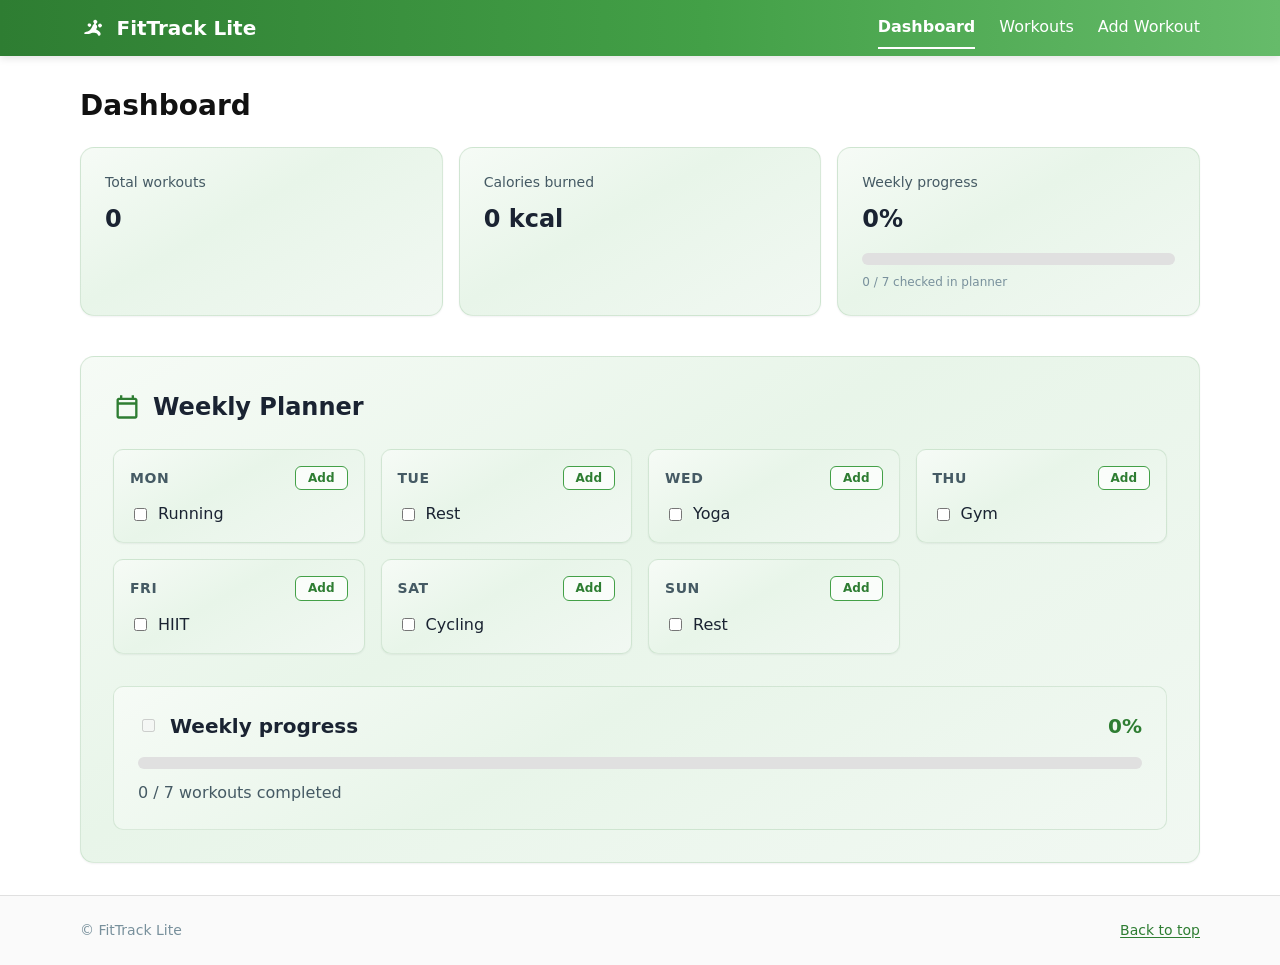
==== commit 791d40d4: "Updated fonts and fix for total workout and cal" ====
--- a/index.html
+++ b/index.html
@@ -121,7 +121,6 @@
     </div>
   </footer>
 
-  <script src="js/dashboard-stats.js" defer></script>
   <script src="js/nav.js" defer></script>
   <script src="js/planner-state.js" defer></script>
   <script src="js/planner.js" defer></script>
--- a/css/styles.css
+++ b/css/styles.css
@@ -9,6 +9,20 @@
   --color-surface: #ffffff;
   --color-surface-elevated: #fafafa;
   --color-surface-card: #f5f5f5;
+  /* Soft light-green tint for cards & planner (subtle gradient, not flat white) */
+  --gradient-surface-card: linear-gradient(
+    150deg,
+    #f6fbf6 0%,
+    #e8f5e9 42%,
+    #f1f8f2 100%
+  );
+  --gradient-surface-card-strong: linear-gradient(
+    155deg,
+    #e8f5e9 0%,
+    #dcedc8 55%,
+    #f1f8e9 100%
+  );
+  --color-card-border-soft: rgba(46, 125, 50, 0.14);
   --color-border: #e0e0e0;
   --color-border-strong: #bdbdbd;
 
@@ -86,7 +100,7 @@
 
   /* Full-page background (Unsplash: two women practicing yoga in a park) */
   --page-bg-image: url("https://images.unsplash.com/photo-1758274526399-a541ea816be9?auto=format&fit=crop&w=1920&q=80");
-  --page-bg-overlay: rgba(255, 255, 255, 0.40);
+  --page-bg-overlay: rgba(255, 255, 255, 0.50);
 
   /* Layout */
   --layout-max-width: 72rem;
@@ -406,6 +420,7 @@
   font-size: var(--font-size-2xl);
   font-weight: var(--font-weight-bold);
   line-height: var(--line-height-tight);
+  color: #111111;
 }
 
 .page-lead {
@@ -432,8 +447,8 @@
 
 .stat-card {
   padding: var(--space-lg);
-  background: var(--color-surface-card);
-  border: 1px solid var(--color-border);
+  background: var(--gradient-surface-card);
+  border: 1px solid var(--color-card-border-soft);
   border-radius: var(--radius-lg);
   box-shadow: var(--shadow-sm);
 }
@@ -574,8 +589,8 @@
   text-align: center;
   color: var(--color-text-secondary);
   font-size: var(--font-size-sm);
-  background: var(--color-surface-card);
-  border: 1px dashed var(--color-border);
+  background: var(--gradient-surface-card);
+  border: 1px dashed var(--color-card-border-soft);
   border-radius: var(--radius-md);
 }
 
@@ -587,8 +602,8 @@
 
 .workout-card {
   padding: var(--space-lg);
-  background: var(--color-surface-card);
-  border: 1px solid var(--color-border);
+  background: var(--gradient-surface-card);
+  border: 1px solid var(--color-card-border-soft);
   border-radius: var(--radius-lg);
   box-shadow: var(--shadow-sm);
 }
@@ -649,10 +664,29 @@
   margin-top: 0;
 }
 
+.add-workout-form-col .form-field label {
+  color: #111111;
+  font-weight: var(--font-weight-bold);
+}
+
+.add-workout-form-col .form-field-hint {
+  color: var(--color-text-secondary);
+}
+
+.add-workout-form-col .form-field input::placeholder {
+  color: var(--color-text-muted);
+  opacity: 1;
+}
+
+.add-workout-layout .exercise-db-search-label {
+  color: #111111;
+  font-weight: var(--font-weight-bold);
+}
+
 .exercise-db-panel {
   padding: var(--space-lg);
-  background: var(--color-surface-card);
-  border: 1px solid var(--color-border);
+  background: var(--gradient-surface-card);
+  border: 1px solid var(--color-card-border-soft);
   border-radius: var(--radius-lg);
   box-shadow: var(--shadow-sm);
 }
@@ -742,15 +776,15 @@
   text-align: center;
   font-size: var(--font-size-sm);
   color: var(--color-text-secondary);
-  background: var(--color-surface);
-  border: 1px dashed var(--color-border);
+  background: var(--gradient-surface-card);
+  border: 1px dashed var(--color-card-border-soft);
   border-radius: var(--radius-md);
 }
 
 .exercise-db-card {
   padding: var(--space-md);
-  background: var(--color-surface);
-  border: 1px solid var(--color-border);
+  background: var(--gradient-surface-card);
+  border: 1px solid var(--color-card-border-soft);
   border-radius: var(--radius-md);
   box-shadow: var(--shadow-sm);
 }
@@ -771,8 +805,8 @@
 .exercise-db-card_media {
   border-radius: var(--radius-sm);
   overflow: hidden;
-  background: var(--color-surface-elevated);
-  border: 1px solid var(--color-border);
+  background: rgba(255, 255, 255, 0.45);
+  border: 1px solid var(--color-card-border-soft);
 }
 
 .exercise-db-card_gif,
@@ -790,8 +824,8 @@
   font-weight: var(--font-weight-medium);
   color: var(--color-text-muted);
   text-align: center;
-  background: var(--color-surface-card);
-  border-top: 1px solid var(--color-border);
+  background: rgba(255, 255, 255, 0.35);
+  border-top: 1px solid var(--color-card-border-soft);
 }
 
 .exercise-db-card_details {
@@ -842,6 +876,24 @@
   border-radius: var(--radius-md);
   font: inherit;
   background: var(--input-bg);
+}
+
+.form-duration-row {
+  display: flex;
+  gap: var(--space-sm);
+  align-items: stretch;
+}
+
+.form-duration-row input {
+  flex: 1;
+  min-width: 0;
+  width: auto;
+}
+
+.form-duration-row select {
+  flex: 0 0 auto;
+  width: auto;
+  min-width: 7.5rem;
 }
 
 .form-row-split {
@@ -908,8 +960,8 @@
 .weekly-planner {
   margin-top: var(--space-2xl);
   padding: var(--space-xl);
-  background: var(--color-surface);
-  border: 1px solid var(--color-border);
+  background: var(--gradient-surface-card);
+  border: 1px solid var(--color-card-border-soft);
   border-radius: var(--radius-lg);
   box-shadow: var(--shadow-sm);
 }
@@ -953,16 +1005,17 @@
   align-items: center;
   text-align: center;
   padding: var(--space-md);
-  background: var(--color-surface);
-  border: 1px solid var(--color-border);
+  background: var(--gradient-surface-card);
+  border: 1px solid var(--color-card-border-soft);
   border-radius: var(--radius-md);
   box-shadow: var(--shadow-sm);
-  transition: background var(--duration-fast) var(--ease-standard);
+  transition: background var(--duration-fast) var(--ease-standard),
+    border-color var(--duration-fast) var(--ease-standard);
 }
 
 .planner-card--done {
-  background: #e8f5e9;
-  border-color: var(--color-primary-muted);
+  background: var(--gradient-surface-card-strong);
+  border-color: rgba(67, 160, 71, 0.35);
 }
 
 .planner-card__day-row {
@@ -990,7 +1043,7 @@
   padding: var(--space-2xs) var(--space-sm);
   border-radius: var(--radius-sm);
   border: 1px solid var(--color-primary-muted);
-  background: var(--color-surface);
+  background: rgba(255, 255, 255, 0.75);
   color: var(--color-primary);
   font-size: var(--font-size-xs);
   font-weight: var(--font-weight-semibold);
@@ -1044,9 +1097,9 @@
 .planner-progress {
   margin-top: var(--space-xl);
   padding: var(--space-lg);
-  background: var(--color-surface-card);
+  background: var(--gradient-surface-card);
   border-radius: var(--radius-md);
-  border: 1px solid var(--color-border);
+  border: 1px solid var(--color-card-border-soft);
 }
 
 .planner-progress__top {
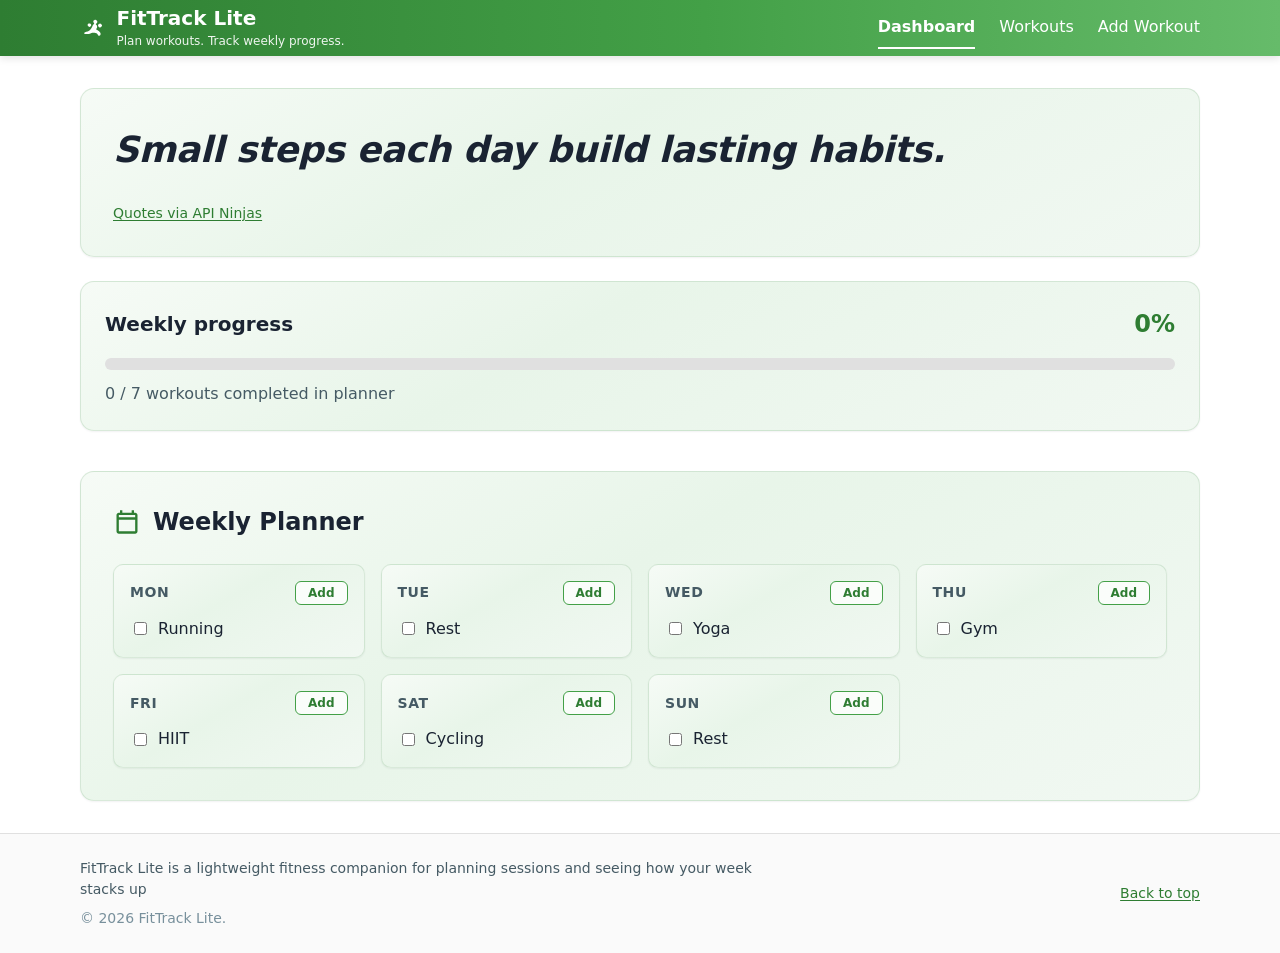
==== commit 624d7031: "Added quotes, removed total workout, cal and progress bar." ====
--- a/index.html
+++ b/index.html
@@ -3,6 +3,8 @@
 <head>
   <meta charset="UTF-8">
   <meta name="viewport" content="width=device-width, initial-scale=1.0">
+  <meta name="description" content="FitTrack Lite — Plan workouts, track weekly progress, and organize your training in a simple, browser-based fitness dashboard.">
+  <meta name="fittrack-quotes-proxy" content="/api/ninjas-quote">
   <title>FitTrack Lite — Dashboard</title>
   <link rel="stylesheet" href="css/styles.css">
 </head>
@@ -53,7 +55,10 @@
 
         </g>
         </svg>
-        <span>FitTrack Lite</span>
+        <span class="site-header_brand-stack">
+          <span class="site-header_title">FitTrack Lite</span>
+          <span class="site-header_tagline">Plan workouts. Track weekly progress.</span>
+        </span>
       </a>
       <button type="button" class="site-header_menu-btn" aria-expanded="false" aria-controls="site-nav-menu">
         <span class="visually-hidden">Toggle menu</span>
@@ -70,24 +75,23 @@
   </header>
 
   <main class="container" id="main">
-    <h1 class="page-title">Dashboard</h1>
-    <section class="stat-grid" aria-label="Summary stats">
-      <article class="stat-card">
-        <p class="stat-card_label">Total workouts</p>
-        <p class="stat-card_value" id="stat-total-workouts" aria-live="polite">0</p>
-      </article>
-      <article class="stat-card">
-        <p class="stat-card_label">Calories burned</p>
-        <p class="stat-card_value" id="stat-total-calories" aria-live="polite">0 kcal</p>
-      </article>
-      <article class="stat-card">
-        <p class="stat-card_label">Weekly progress</p>
-        <p class="stat-card_value" id="stat-weekly-pct">0%</p>
-        <div class="stat-card_progress" aria-hidden="true">
-          <div class="stat-card_progress-fill" id="stat-weekly-bar" style="width: 0%"></div>
-        </div>
-        <p class="stat-card_meta" id="stat-weekly-meta">0 / 7 days in planner</p>
-      </article>
+    <section class="daily-quote" aria-labelledby="daily-quote-heading">
+      <h2 id="daily-quote-heading" class="visually-hidden">Inspirational quote</h2>
+      <blockquote class="daily-quote_text" id="daily-quote-text">Loading quote…</blockquote>
+      <p class="daily-quote_author" id="daily-quote-author" hidden></p>
+      <p class="daily-quote_credit">
+        <a href="https://api-ninjas.com/api/quotes" rel="noopener noreferrer">Quotes via API Ninjas</a>
+      </p>
+    </section>
+    <section class="dashboard-progress" aria-labelledby="dashboard-progress-heading">
+      <div class="dashboard-progress_header">
+        <h2 class="dashboard-progress_title" id="dashboard-progress-heading">Weekly progress</h2>
+        <p class="dashboard-progress_pct" id="stat-weekly-pct">0%</p>
+      </div>
+      <div class="dashboard-progress_track" aria-hidden="true">
+        <div class="dashboard-progress_fill" id="stat-weekly-bar" style="width: 0%"></div>
+      </div>
+      <p class="dashboard-progress_meta" id="stat-weekly-meta" aria-live="polite">No items in planner yet</p>
     </section>
 
     <section class="weekly-planner" id="weekly-planner" aria-labelledby="planner-heading">
@@ -99,29 +103,21 @@
       </div>
 
       <div id="planner-grid" class="planner-grid"></div>
-
-      <div class="planner-progress">
-        <div class="planner-progress__top">
-          <input type="checkbox" id="planner-progress-checkbox" disabled aria-readonly="true" title="Reflects planner completion">
-          <p class="planner-progress__title">Weekly progress</p>
-          <p class="planner-progress__pct" id="planner-progress-pct">0%</p>
-        </div>
-        <div class="planner-progress__track" aria-hidden="true">
-          <div class="planner-progress__fill" id="planner-progress-bar"></div>
-        </div>
-        <p class="planner-progress__meta" id="planner-progress-count">0 / 7 workouts completed</p>
-      </div>
     </section>
   </main>
 
   <footer class="site-footer">
     <div class="container site-footer_inner">
-      <p class="site-footer_text">&copy; FitTrack Lite</p>
+      <div class="site-footer_copy">
+        <p class="site-footer_tagline">FitTrack Lite is a lightweight fitness companion for planning sessions and seeing how your week stacks up</p>
+        <p class="site-footer_text">&copy; 2026 FitTrack Lite.</p>
+      </div>
       <a class="site-footer_link" href="#main">Back to top</a>
     </div>
   </footer>
 
   <script src="js/nav.js" defer></script>
+  <script src="js/daily-quote.js" defer></script>
   <script src="js/planner-state.js" defer></script>
   <script src="js/planner.js" defer></script>
 </body>
--- a/css/styles.css
+++ b/css/styles.css
@@ -373,9 +373,30 @@
   display: inline-flex;
   align-items: center;
   gap: var(--space-sm);
+  line-height: var(--line-height-tight);
+  min-width: 0;
+}
+
+.site-header_brand-stack {
+  display: flex;
+  flex-direction: column;
+  align-items: flex-start;
+  gap: 0.125rem;
+  min-width: 0;
+}
+
+.site-header_title {
   font-weight: var(--font-weight-bold);
   font-size: var(--font-size-lg);
   line-height: var(--line-height-tight);
+}
+
+.site-header_tagline {
+  font-weight: var(--font-weight-normal);
+  font-size: var(--font-size-xs);
+  line-height: 1.35;
+  opacity: 0.92;
+  max-width: 17rem;
 }
 
 /* Runner icon — height drives scale; width follows viewBox (72×87) */
@@ -430,22 +451,53 @@
   max-width: 36rem;
 }
 
-/* ----- Dashboard: stats —1 column mobile, 3 columns desktop ----- */
-
-.stat-grid {
-  display: grid;
-  gap: var(--space-md);
-  grid-template-columns: 1fr;
-  margin-top: var(--space-lg);
-}
-
-@media (min-width: 48rem) {
-  .stat-grid {
-    grid-template-columns: repeat(3, 1fr);
-  }
-}
-
-.stat-card {
+/* ----- Dashboard: daily quote (API Ninjas) ----- */
+
+.daily-quote {
+  margin: 0 0 var(--space-lg);
+  padding: var(--space-xl);
+  background: var(--gradient-surface-card);
+  border: 1px solid var(--color-card-border-soft);
+  border-radius: var(--radius-lg);
+  box-shadow: var(--shadow-sm);
+}
+
+.daily-quote_text {
+  margin: 0;
+  font-size: clamp(1.5rem, 4vw, 2.25rem);
+  font-weight: var(--font-weight-semibold);
+  line-height: var(--line-height-relaxed);
+  color: var(--color-text);
+  font-style: italic;
+  letter-spacing: -0.01em;
+}
+
+.daily-quote_author {
+  margin: var(--space-md) 0 0;
+  font-size: var(--font-size-lg);
+  font-weight: var(--font-weight-medium);
+  color: var(--color-text-secondary);
+  font-style: normal;
+}
+
+.daily-quote_credit {
+  margin: var(--space-lg) 0 0;
+  font-size: var(--font-size-sm);
+  color: var(--color-text-muted);
+}
+
+.daily-quote_credit a {
+  color: var(--color-primary);
+}
+
+.daily-quote_credit a:hover {
+  color: var(--color-primary-hover);
+}
+
+/* ----- Dashboard: weekly progress (single bar at top) ----- */
+
+.dashboard-progress {
+  margin-top: 0;
   padding: var(--space-lg);
   background: var(--gradient-surface-card);
   border: 1px solid var(--color-card-border-soft);
@@ -453,37 +505,49 @@
   box-shadow: var(--shadow-sm);
 }
 
-.stat-card_label {
-  margin: 0 0 var(--space-xs);
-  font-size: var(--font-size-sm);
-  color: var(--color-text-secondary);
-}
-
-.stat-card_value {
+.dashboard-progress_header {
+  display: flex;
+  align-items: center;
+  justify-content: space-between;
+  gap: var(--space-md);
+  margin-bottom: var(--space-md);
+}
+
+.dashboard-progress_title {
+  margin: 0;
+  font-size: var(--font-size-lg);
+  font-weight: var(--font-weight-bold);
+  color: var(--color-text);
+}
+
+.dashboard-progress_pct {
   margin: 0;
   font-size: var(--font-size-xl);
   font-weight: var(--font-weight-bold);
-}
-
-.stat-card_meta {
-  margin: var(--space-xs) 0 0;
-  font-size: var(--font-size-xs);
-  color: var(--color-text-muted);
-}
-
-.stat-card_progress {
-  margin-top: var(--space-md);
+  color: var(--color-primary);
+  flex-shrink: 0;
+}
+
+.dashboard-progress_track {
   height: var(--space-sm);
   border-radius: var(--radius-pill);
   background: var(--color-border);
   overflow: hidden;
-}
-
-.stat-card_progress-fill {
+  margin-bottom: var(--space-sm);
+}
+
+.dashboard-progress_fill {
   height: 100%;
-  width: 85%;
+  width: 0%;
   border-radius: var(--radius-pill);
   background: var(--gradient-header);
+  transition: width var(--duration-normal) var(--ease-standard);
+}
+
+.dashboard-progress_meta {
+  margin: 0;
+  font-size: var(--font-size-base);
+  color: var(--color-text-secondary);
 }
 
 /* ----- Workouts: toolbar + card grid — stack vs multi-column ----- */
@@ -1094,62 +1158,6 @@
   text-decoration: line-through;
 }
 
-.planner-progress {
-  margin-top: var(--space-xl);
-  padding: var(--space-lg);
-  background: var(--gradient-surface-card);
-  border-radius: var(--radius-md);
-  border: 1px solid var(--color-card-border-soft);
-}
-
-.planner-progress__top {
-  display: flex;
-  align-items: center;
-  flex-wrap: wrap;
-  gap: var(--space-sm);
-  margin-bottom: var(--space-md);
-}
-
-.planner-progress__top input {
-  flex-shrink: 0;
-}
-
-.planner-progress__title {
-  flex: 1;
-  margin: 0;
-  font-size: var(--font-size-lg);
-  font-weight: var(--font-weight-semibold);
-}
-
-.planner-progress__pct {
-  margin: 0;
-  font-size: var(--font-size-lg);
-  font-weight: var(--font-weight-bold);
-  color: var(--color-primary);
-}
-
-.planner-progress__track {
-  height: var(--space-sm);
-  border-radius: var(--radius-pill);
-  background: var(--color-border);
-  overflow: hidden;
-  margin-bottom: var(--space-sm);
-}
-
-.planner-progress__fill {
-  height: 100%;
-  width: 0%;
-  border-radius: var(--radius-pill);
-  background: var(--gradient-header);
-  transition: width var(--duration-normal) var(--ease-standard);
-}
-
-.planner-progress__meta {
-  margin: 0;
-  font-size: var(--font-size-base);
-  color: var(--color-text-secondary);
-}
-
 .form-success {
   margin-top: var(--space-md);
   padding: var(--space-sm) var(--space-md);
@@ -1198,12 +1206,33 @@
 
 .site-footer_inner {
   display: flex;
-  align-items: center;
+  flex-wrap: wrap;
+  align-items: flex-start;
   justify-content: space-between;
   gap: var(--space-md);
   padding-block: var(--space-lg);
 }
 
+@media (min-width: 48rem) {
+  .site-footer_inner {
+    align-items: center;
+  }
+}
+
+.site-footer_copy {
+  flex: 1 1 16rem;
+  min-width: 0;
+  max-width: 42rem;
+}
+
+.site-footer_tagline {
+  margin: 0 0 var(--space-xs);
+  font-size: var(--font-size-sm);
+  font-weight: var(--font-weight-medium);
+  color: var(--color-text-secondary);
+  line-height: var(--line-height-body);
+}
+
 .site-footer_text {
   margin: 0;
   font-size: var(--font-size-sm);
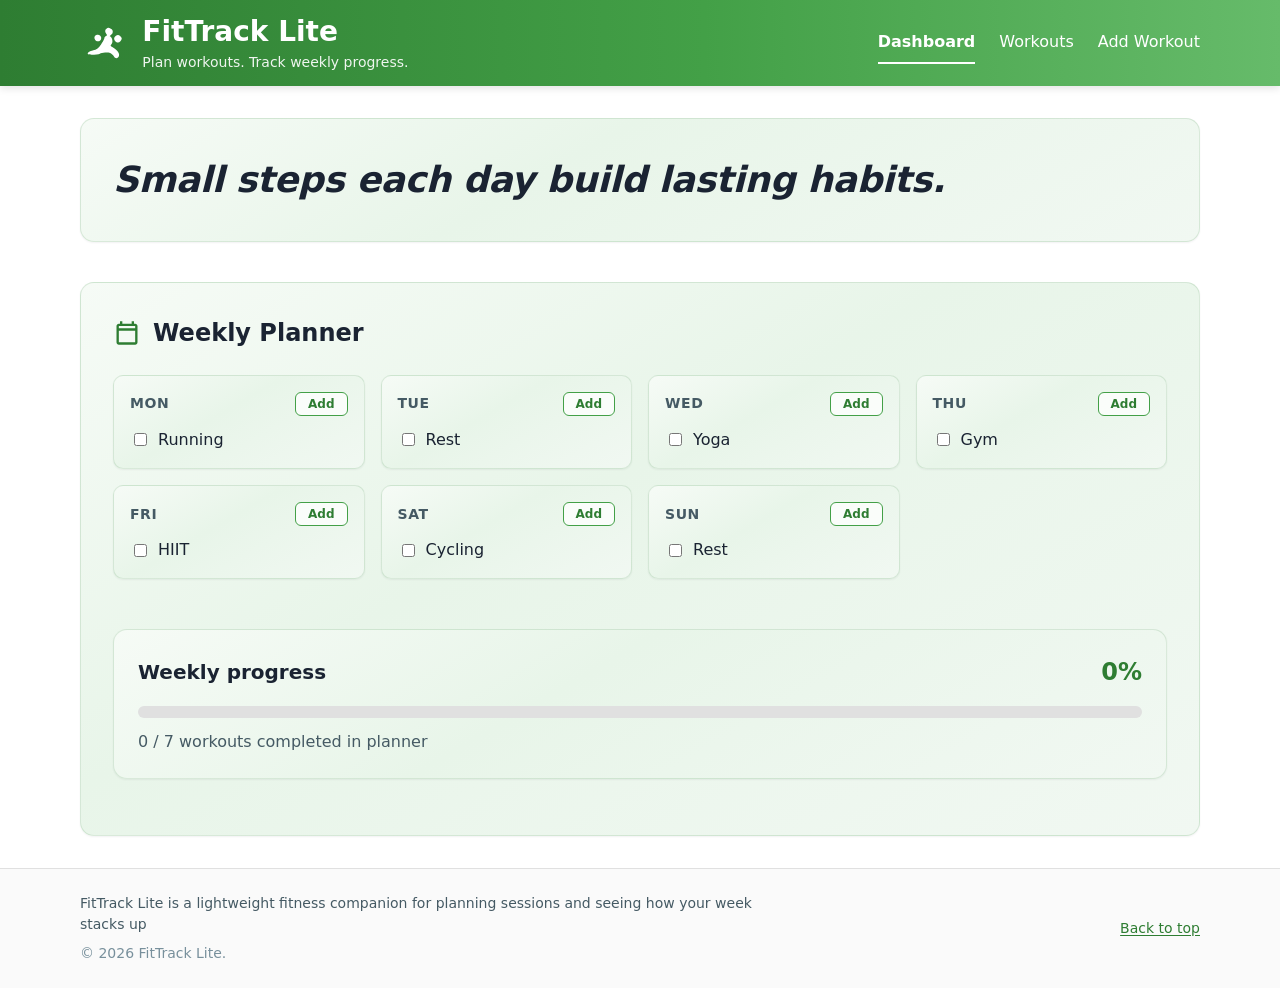
==== commit 2c905df9: "Increased the vertical height of the header and moved progress bar" ====
--- a/index.html
+++ b/index.html
@@ -79,19 +79,6 @@
       <h2 id="daily-quote-heading" class="visually-hidden">Inspirational quote</h2>
       <blockquote class="daily-quote_text" id="daily-quote-text">Loading quote…</blockquote>
       <p class="daily-quote_author" id="daily-quote-author" hidden></p>
-      <p class="daily-quote_credit">
-        <a href="https://api-ninjas.com/api/quotes" rel="noopener noreferrer">Quotes via API Ninjas</a>
-      </p>
-    </section>
-    <section class="dashboard-progress" aria-labelledby="dashboard-progress-heading">
-      <div class="dashboard-progress_header">
-        <h2 class="dashboard-progress_title" id="dashboard-progress-heading">Weekly progress</h2>
-        <p class="dashboard-progress_pct" id="stat-weekly-pct">0%</p>
-      </div>
-      <div class="dashboard-progress_track" aria-hidden="true">
-        <div class="dashboard-progress_fill" id="stat-weekly-bar" style="width: 0%"></div>
-      </div>
-      <p class="dashboard-progress_meta" id="stat-weekly-meta" aria-live="polite">No items in planner yet</p>
     </section>
 
     <section class="weekly-planner" id="weekly-planner" aria-labelledby="planner-heading">
@@ -103,6 +90,19 @@
       </div>
 
       <div id="planner-grid" class="planner-grid"></div>
+      <div>
+      <section class="dashboard-progress" aria-labelledby="dashboard-progress-heading">
+        <div class="dashboard-progress_header">
+          <h2 class="dashboard-progress_title" id="dashboard-progress-heading">Weekly progress</h2>
+          <p class="dashboard-progress_pct" id="stat-weekly-pct">0%</p>
+        </div>
+        <div class="dashboard-progress_track" aria-hidden="true">
+          <div class="dashboard-progress_fill" id="stat-weekly-bar" style="width: 0%"></div>
+        </div>
+        <p class="dashboard-progress_meta" id="stat-weekly-meta" aria-live="polite">No items in planner yet</p>
+      </section>
+      </div>
+      
     </section>
   </main>
 
--- a/css/styles.css
+++ b/css/styles.css
@@ -34,20 +34,6 @@
     var(--color-primary-light) 100%
   );
 
-  /* Daily Motivation panel (sky / blue accent) */
-  --color-motivation-start: #e3f2fd;
-  --color-motivation-end: #bbdefb;
-  --color-motivation-border: #90caf9;
-  --gradient-motivation: linear-gradient(
-    135deg,
-    var(--color-motivation-start) 0%,
-    var(--color-motivation-end) 100%
-  );
-
-    /* Suggested-focus strip (soft highlight) */
-  --color-focus-bg: #fff9c4;
-  --color-focus-border: #fff176;
-
   /* Typography */
   --color-text: #1a2332;
   --color-text-secondary: #455a64;
@@ -105,7 +91,8 @@
   /* Layout */
   --layout-max-width: 72rem;
   --layout-padding-x: var(--space-md);
-  --header-height: 3.5rem;
+  /* Taller green header bar (brand + two-line tagline + nav) */
+  --header-height: 5.375rem;
   /* Responsive: nav & major layout shifts at this width */
   --bp-md: 48rem;
 
@@ -372,7 +359,7 @@
 .site-header_brand {
   display: inline-flex;
   align-items: center;
-  gap: var(--space-sm);
+  gap: var(--space-md);
   line-height: var(--line-height-tight);
   min-width: 0;
 }
@@ -381,27 +368,27 @@
   display: flex;
   flex-direction: column;
   align-items: flex-start;
-  gap: 0.125rem;
+  gap: 0.2rem;
   min-width: 0;
 }
 
 .site-header_title {
   font-weight: var(--font-weight-bold);
-  font-size: var(--font-size-lg);
+  font-size: clamp(var(--font-size-lg), 2.4vw, var(--font-size-2xl));
   line-height: var(--line-height-tight);
 }
 
 .site-header_tagline {
   font-weight: var(--font-weight-normal);
-  font-size: var(--font-size-xs);
+  font-size: var(--font-size-sm);
   line-height: 1.35;
   opacity: 0.92;
-  max-width: 17rem;
+  max-width: 20rem;
 }
 
 /* Runner icon — height drives scale; width follows viewBox (72×87) */
 .site-header_logo {
-  height: 1.85rem;
+  height: clamp(2.875rem, 5.5vw, 3.5rem);
   width: auto;
   flex-shrink: 0;
   display: block;
@@ -442,13 +429,6 @@
   font-weight: var(--font-weight-bold);
   line-height: var(--line-height-tight);
   color: #111111;
-}
-
-.page-lead {
-  margin: 0;
-  color: var(--color-text-secondary);
-  font-size: var(--font-size-sm);
-  max-width: 36rem;
 }
 
 /* ----- Dashboard: daily quote (API Ninjas) ----- */
@@ -480,24 +460,11 @@
   font-style: normal;
 }
 
-.daily-quote_credit {
-  margin: var(--space-lg) 0 0;
-  font-size: var(--font-size-sm);
-  color: var(--color-text-muted);
-}
-
-.daily-quote_credit a {
-  color: var(--color-primary);
-}
-
-.daily-quote_credit a:hover {
-  color: var(--color-primary-hover);
-}
-
 /* ----- Dashboard: weekly progress (single bar at top) ----- */
 
 .dashboard-progress {
-  margin-top: 0;
+  margin-top: 50px;
+  margin-bottom: var(--space-lg);
   padding: var(--space-lg);
   background: var(--gradient-surface-card);
   border: 1px solid var(--color-card-border-soft);
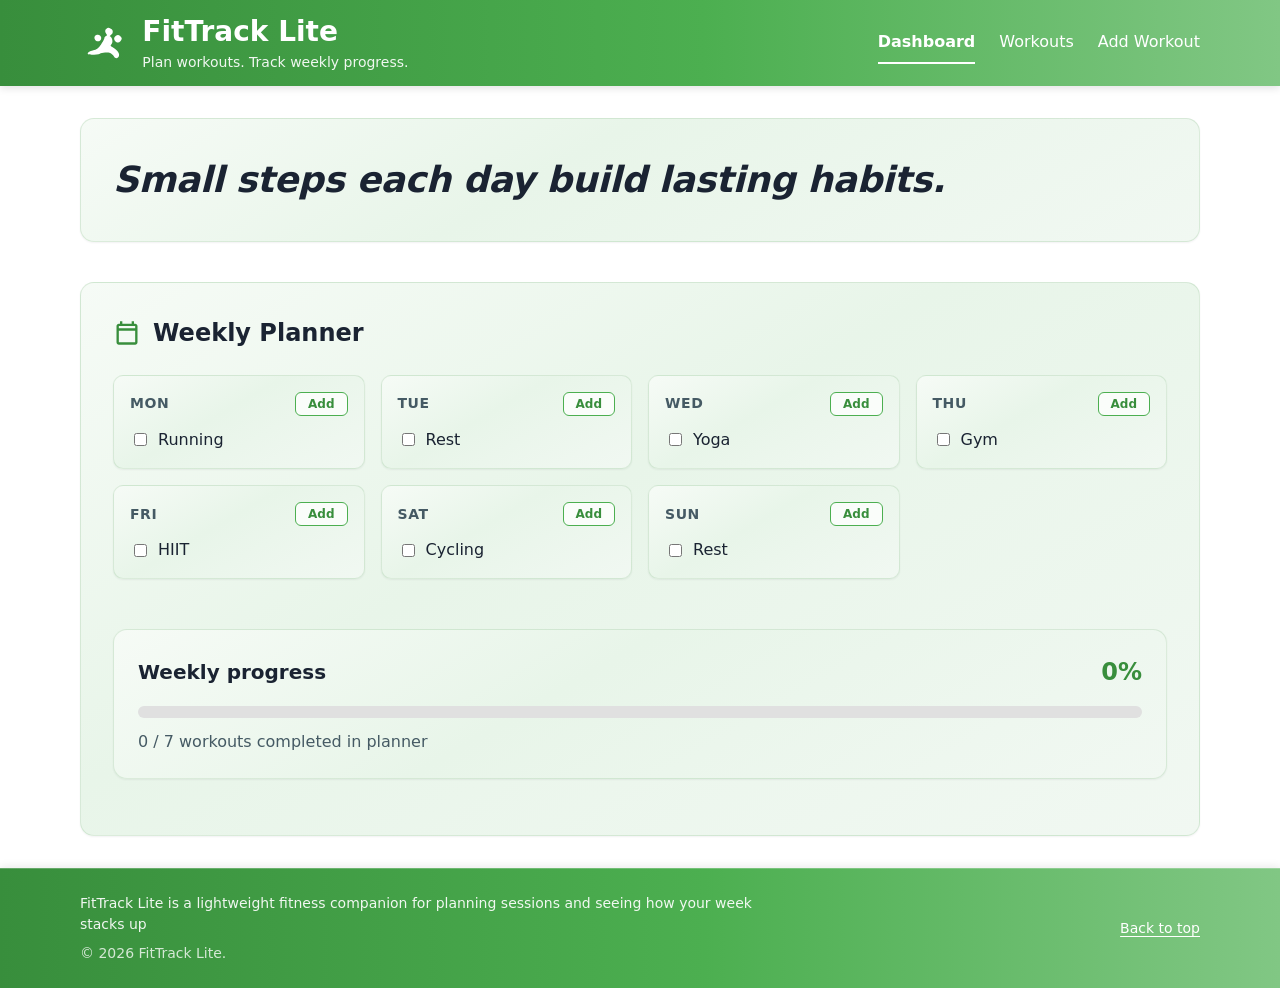
==== commit 3a3d64ec: "Added background images, changed footer color to green." ====
--- a/index.html
+++ b/index.html
@@ -9,6 +9,8 @@
   <link rel="stylesheet" href="css/styles.css">
 </head>
 <body>
+  <div class="page-rail page-rail--left" role="presentation" aria-hidden="true"></div>
+  <div class="page-rail page-rail--right" role="presentation" aria-hidden="true"></div>
   <header class="site-header">
     <div class="site-header_inner">
       <a class="site-header_brand" href="index.html">
@@ -90,7 +92,7 @@
       </div>
 
       <div id="planner-grid" class="planner-grid"></div>
-      <div>
+            <div>
       <section class="dashboard-progress" aria-labelledby="dashboard-progress-heading">
         <div class="dashboard-progress_header">
           <h2 class="dashboard-progress_title" id="dashboard-progress-heading">Weekly progress</h2>
@@ -102,7 +104,7 @@
         <p class="dashboard-progress_meta" id="stat-weekly-meta" aria-live="polite">No items in planner yet</p>
       </section>
       </div>
-      
+
     </section>
   </main>
 
--- a/css/styles.css
+++ b/css/styles.css
@@ -1,9 +1,10 @@
 :root {
   /* ----- Brand & surfaces (mockup: green chrome, white page, soft cards) ----- */
-  --color-primary: #2e7d32;
-  --color-primary-hover: #1b5e20;
-  --color-primary-muted: #43a047;
-  --color-primary-light: #66bb6a;
+  /* Slightly lighter greens (header strip + footer + links) */
+  --color-primary: #388e3c;
+  --color-primary-hover: #2e7d32;
+  --color-primary-muted: #4caf50;
+  --color-primary-light: #81c784;
   --color-on-primary: #ffffff;
 
   --color-surface: #ffffff;
@@ -22,7 +23,7 @@
     #dcedc8 55%,
     #f1f8e9 100%
   );
-  --color-card-border-soft: rgba(46, 125, 50, 0.14);
+  --color-card-border-soft: rgba(56, 142, 60, 0.14);
   --color-border: #e0e0e0;
   --color-border-strong: #bdbdbd;
 
@@ -86,7 +87,17 @@
 
   /* Full-page background (Unsplash: two women practicing yoga in a park) */
   --page-bg-image: url("https://images.unsplash.com/photo-1758274526399-a541ea816be9?auto=format&fit=crop&w=1920&q=80");
+  /* Lower alpha = less wash, background photo reads stronger */
   --page-bg-overlay: rgba(255, 255, 255, 0.50);
+
+  /* Side rails (wide viewports): Edgar Chaparro / Unsplash; iStock #1081527678 — use your license for production. */
+  --page-rail-left-image: url("https://images.unsplash.com/photo-1526506118085-60ce8714f8c5?auto=format&fit=crop&w=1600&q=85");
+  --page-rail-right-image: url("https://images.unsplash.com/photo-1526506118085-60ce8714f8c5?auto=format&fit=crop&w=1600&q=85");
+  /* Rails over body bg: lower = more yoga photo shows through */
+  --page-rail-left-opacity: 30%;
+  --page-rail-right-opacity: var(--page-rail-left-opacity);
+  /* Inner edge of side rails: lower % = wider soft blend into center */
+  --page-rail-mask-fade-from: 68%;
 
   /* Layout */
   --layout-max-width: 72rem;
@@ -99,18 +110,18 @@
   /* Form controls */
   --input-bg: var(--color-surface);
   --input-border: var(--color-border-strong);
-  --input-focus-ring: 0 0 0 3px rgba(67, 160, 71, 0.35);
+  --input-focus-ring: 0 0 0 3px rgba(56, 142, 60, 0.35);
 
   /* Category tags (workout cards) */
   --tag-cardio-bg: #e8f5e9;
-  --tag-cardio-text: #2e7d32;
+  --tag-cardio-text: #388e3c;
   --tag-flex-bg: #e8eaf6;
   --tag-flex-text: #3949ab;
   --tag-strength-bg: #fff3e0;
   --tag-strength-text: #e65100;
 
   /* Feedback */
-  --color-success: #2e7d32;
+  --color-success: #388e3c;
 }
 
 /* =============================================================================
@@ -164,6 +175,73 @@
   }
 }
 
+/* Fixed photo strips left/right of main column (tablet/desktop only) */
+.page-rail {
+  display: none;
+}
+
+@media (min-width: 48rem) {
+  .page-rail {
+    display: block;
+    position: fixed;
+    top: 0;
+    bottom: 0;
+    z-index: 0;
+    width: calc((100vw - min(var(--layout-max-width), 100vw - 2 * var(--layout-padding-x))) / 2);
+    max-width: 26rem;
+    min-width: 0;
+    pointer-events: none;
+    background-size: cover;
+    background-position: center;
+    background-repeat: no-repeat;
+  }
+
+  .page-rail--left {
+    left: 0;
+    background-image: var(--page-rail-left-image);
+    opacity: var(--page-rail-left-opacity);
+    /* Fade toward center so there’s no sharp border with main content */
+    -webkit-mask-image: linear-gradient(
+      to right,
+      #000 0%,
+      #000 var(--page-rail-mask-fade-from),
+      transparent 100%
+    );
+    mask-image: linear-gradient(
+      to right,
+      #000 0%,
+      #000 var(--page-rail-mask-fade-from),
+      transparent 100%
+    );
+    mask-size: 100% 100%;
+    -webkit-mask-size: 100% 100%;
+    mask-repeat: no-repeat;
+    -webkit-mask-repeat: no-repeat;
+  }
+
+  .page-rail--right {
+    right: 0;
+    background-image: var(--page-rail-right-image);
+    opacity: var(--page-rail-right-opacity);
+    -webkit-mask-image: linear-gradient(
+      to left,
+      #000 0%,
+      #000 var(--page-rail-mask-fade-from),
+      transparent 100%
+    );
+    mask-image: linear-gradient(
+      to left,
+      #000 0%,
+      #000 var(--page-rail-mask-fade-from),
+      transparent 100%
+    );
+    mask-size: 100% 100%;
+    -webkit-mask-size: 100% 100%;
+    mask-repeat: no-repeat;
+    -webkit-mask-repeat: no-repeat;
+  }
+}
+
 img {
   max-width: 100%;
   height: auto;
@@ -221,6 +299,8 @@
 /* ----- Site header & navigation (all pages) ----- */
 
 .site-header {
+  position: relative;
+  z-index: 20;
   background: var(--gradient-header);
   color: var(--color-on-primary);
   box-shadow: var(--shadow-header);
@@ -419,6 +499,8 @@
 
 /* Main content area */
 main {
+  position: relative;
+  z-index: 1;
   padding-block: var(--space-xl);
   flex: 1 0 auto;
 }
@@ -1046,7 +1128,7 @@
 
 .planner-card--done {
   background: var(--gradient-surface-card-strong);
-  border-color: rgba(67, 160, 71, 0.35);
+  border-color: rgba(56, 142, 60, 0.35);
 }
 
 .planner-card__day-row {
@@ -1166,9 +1248,13 @@
 /* ----- Site footer (all pages) ----- */
 
 .site-footer {
+  position: relative;
+  z-index: 1;
   margin-top: auto;
-  border-top: 1px solid var(--color-border);
-  background: var(--color-surface-elevated);
+  border-top: 1px solid rgba(255, 255, 255, 0.22);
+  background: var(--gradient-header);
+  color: var(--color-on-primary);
+  box-shadow: 0 -2px 8px rgba(0, 0, 0, 0.08);
 }
 
 .site-footer_inner {
@@ -1196,17 +1282,25 @@
   margin: 0 0 var(--space-xs);
   font-size: var(--font-size-sm);
   font-weight: var(--font-weight-medium);
-  color: var(--color-text-secondary);
+  color: rgba(255, 255, 255, 0.92);
   line-height: var(--line-height-body);
 }
 
 .site-footer_text {
   margin: 0;
   font-size: var(--font-size-sm);
-  color: var(--color-text-muted);
+  color: rgba(255, 255, 255, 0.78);
 }
 
 .site-footer_link {
   font-size: var(--font-size-sm);
   font-weight: var(--font-weight-medium);
+  color: inherit;
+  text-decoration-thickness: 1px;
+  text-underline-offset: 0.2em;
+}
+
+.site-footer_link:hover {
+  color: inherit;
+  opacity: 0.92;
 }
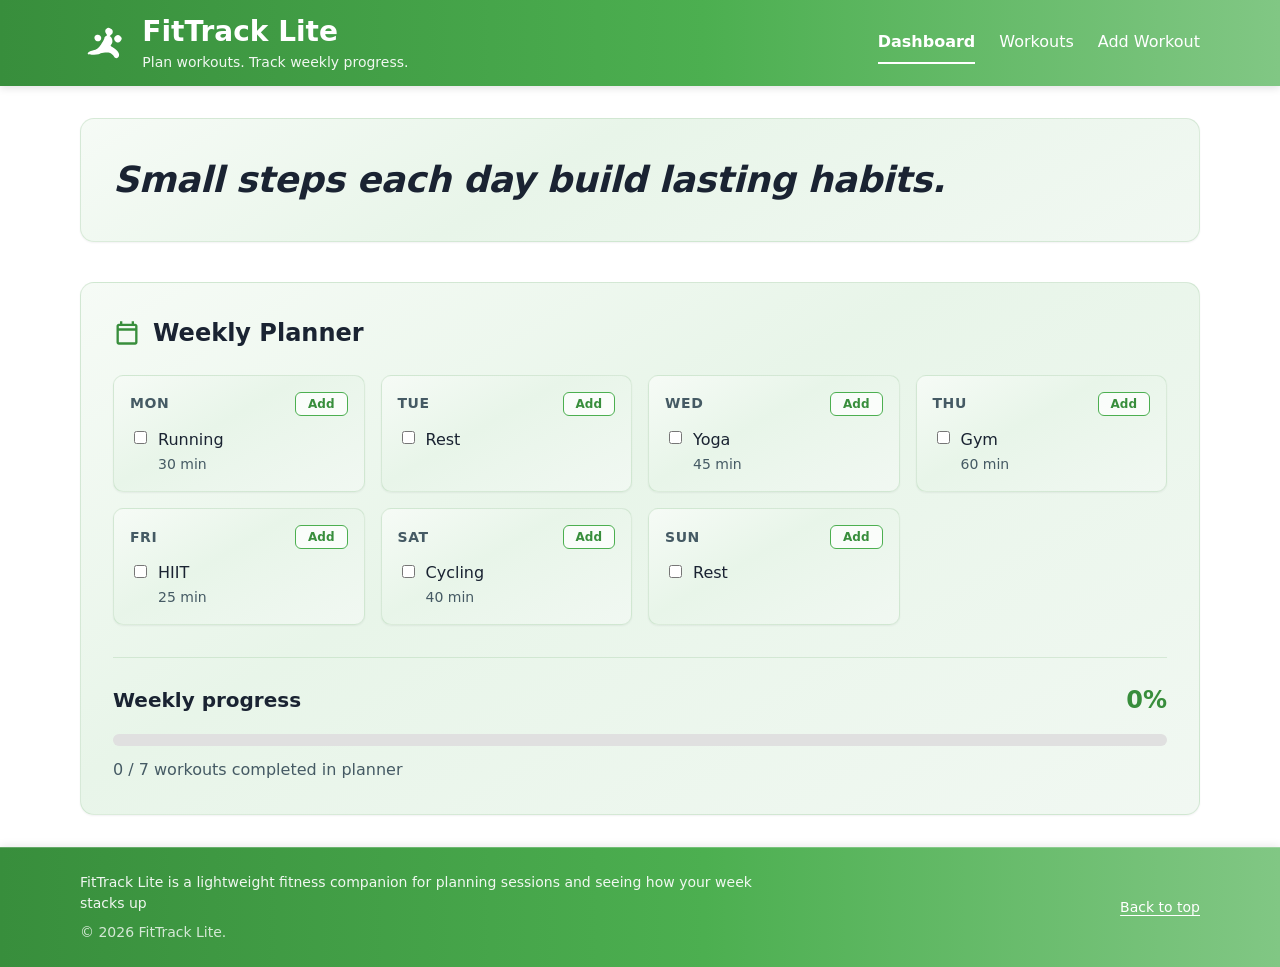
==== commit 06cd9a06: "Added display of duration in the planner" ====
--- a/index.html
+++ b/index.html
@@ -92,7 +92,7 @@
       </div>
 
       <div id="planner-grid" class="planner-grid"></div>
-            <div>
+
       <section class="dashboard-progress" aria-labelledby="dashboard-progress-heading">
         <div class="dashboard-progress_header">
           <h2 class="dashboard-progress_title" id="dashboard-progress-heading">Weekly progress</h2>
@@ -103,8 +103,6 @@
         </div>
         <p class="dashboard-progress_meta" id="stat-weekly-meta" aria-live="polite">No items in planner yet</p>
       </section>
-      </div>
-
     </section>
   </main>
 
--- a/css/styles.css
+++ b/css/styles.css
@@ -545,13 +545,25 @@
 /* ----- Dashboard: weekly progress (single bar at top) ----- */
 
 .dashboard-progress {
-  margin-top: 50px;
-  margin-bottom: var(--space-lg);
+  margin-top: var(--space-lg);
+  margin-bottom: 0;
   padding: var(--space-lg);
   background: var(--gradient-surface-card);
   border: 1px solid var(--color-card-border-soft);
   border-radius: var(--radius-lg);
   box-shadow: var(--shadow-sm);
+}
+
+/* Nested at bottom of weekly planner: one unified card */
+.weekly-planner .dashboard-progress {
+  margin-top: var(--space-xl);
+  margin-bottom: 0;
+  padding: var(--space-lg) 0 0;
+  background: transparent;
+  border: none;
+  border-radius: 0;
+  border-top: 1px solid var(--color-card-border-soft);
+  box-shadow: none;
 }
 
 .dashboard-progress_header {
@@ -1184,7 +1196,7 @@
 
 .planner-card__row {
   display: flex;
-  align-items: center;
+  align-items: flex-start;
   gap: var(--space-xs);
   width: 100%;
   justify-content: flex-start;
@@ -1193,17 +1205,37 @@
 
 .planner-card__row input {
   flex-shrink: 0;
-}
-
-.planner-card__row label {
+  margin-top: 0.2rem;
+}
+
+.planner-card__row-label {
+  display: flex;
+  flex-direction: column;
+  align-items: flex-start;
+  gap: 0.125rem;
   font-size: var(--font-size-base);
   font-weight: var(--font-weight-medium);
   color: var(--color-text);
   cursor: pointer;
-}
-
-.planner-card__row--done label {
+  min-width: 0;
+}
+
+.planner-card__row-title {
+  font-weight: var(--font-weight-medium);
+  color: inherit;
+}
+
+.planner-card__row-duration {
+  font-size: var(--font-size-sm);
+  font-weight: var(--font-weight-medium);
+  color: var(--color-text-secondary);
+}
+
+.planner-card__row--done .planner-card__row-label {
   color: var(--color-text-muted);
+}
+
+.planner-card__row--done .planner-card__row-title {
   text-decoration: line-through;
 }
 
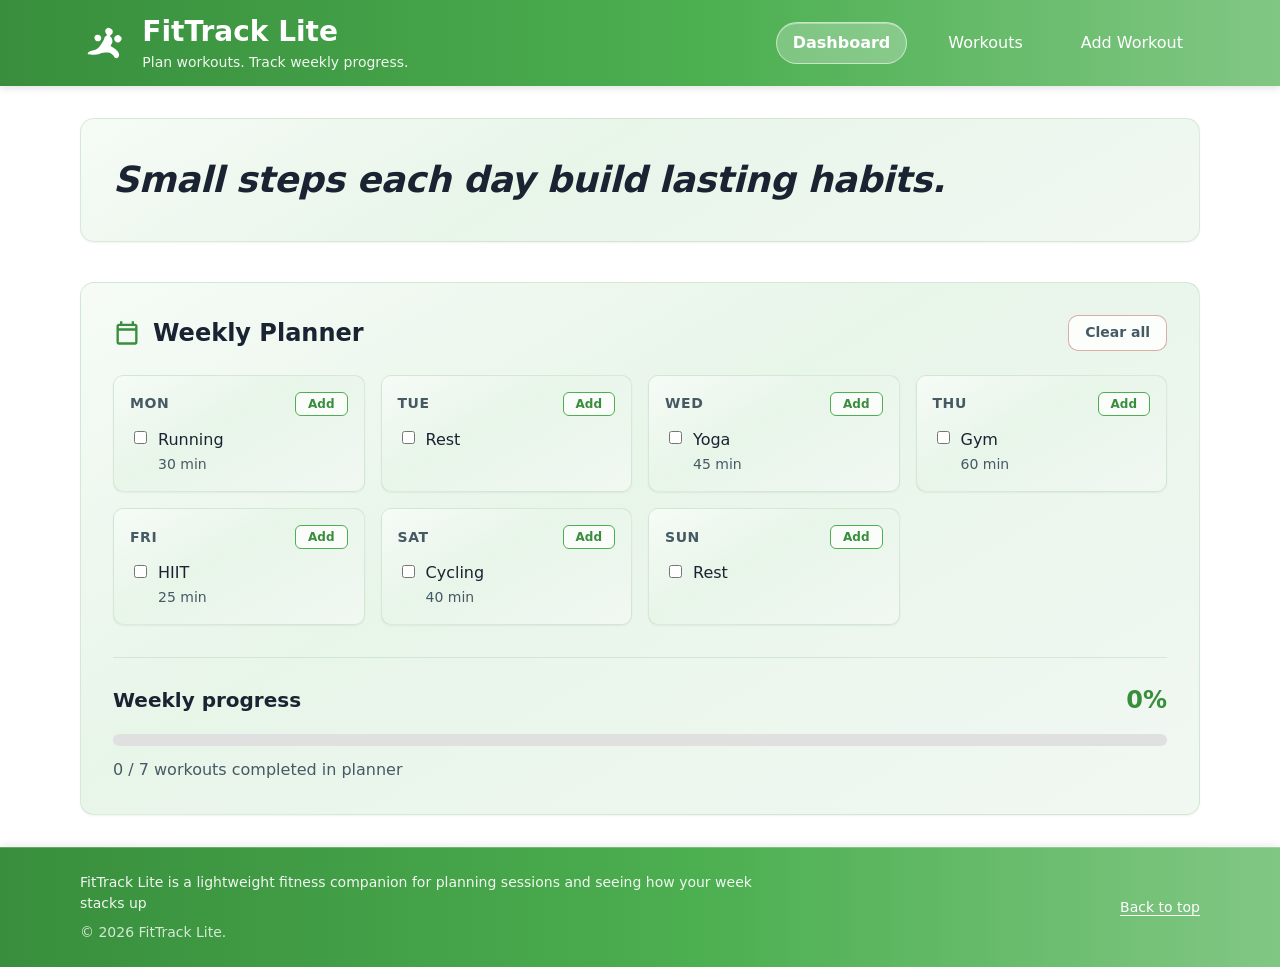
==== commit f40acb8b: "Added clear button to clear items from the planner" ====
--- a/index.html
+++ b/index.html
@@ -85,10 +85,15 @@
 
     <section class="weekly-planner" id="weekly-planner" aria-labelledby="planner-heading">
       <div class="weekly-planner__header">
-        <svg xmlns="http://www.w3.org/2000/svg" viewBox="0 0 24 24" fill="currentColor" aria-hidden="true">
-          <path d="M19 4h-1V2h-2v2H8V2H6v2H5c-1.1 0-2 .9-2 2v14c0 1.1.9 2 2 2h14c1.1 0 2-.9 2-2V6c0-1.1-.9-2-2-2zm0 16H5V10h14v10zM5 8V6h14v2H5z"/>
-        </svg>
-        <h2 class="weekly-planner__title" id="planner-heading">Weekly Planner</h2>
+        <div class="weekly-planner__header-main">
+          <svg xmlns="http://www.w3.org/2000/svg" viewBox="0 0 24 24" fill="currentColor" aria-hidden="true">
+            <path d="M19 4h-1V2h-2v2H8V2H6v2H5c-1.1 0-2 .9-2 2v14c0 1.1.9 2 2 2h14c1.1 0 2-.9 2-2V6c0-1.1-.9-2-2-2zm0 16H5V10h14v10zM5 8V6h14v2H5z"/>
+          </svg>
+          <h2 class="weekly-planner__title" id="planner-heading">Weekly Planner</h2>
+        </div>
+        <button type="button" class="weekly-planner__clear-all" id="planner-clear-all" disabled aria-label="Clear all workouts from every day this week">
+          Clear all
+        </button>
       </div>
 
       <div id="planner-grid" class="planner-grid"></div>
--- a/css/styles.css
+++ b/css/styles.css
@@ -398,12 +398,18 @@
   }
 
   .site-header_nav .site-nav a {
-    padding: var(--space-sm) 0;
+    padding: var(--space-sm) var(--space-md);
+    border-radius: var(--radius-md);
     border-bottom: 1px solid rgba(255, 255, 255, 0.18);
   }
 
+  .site-header_nav .site-nav a:hover {
+    background: rgba(255, 255, 255, 0.06);
+  }
+
   .site-header_nav .site-nav a[aria-current="page"] {
-    border-bottom-color: currentColor;
+    background: rgba(255, 255, 255, 0.22);
+    box-shadow: inset 3px 0 0 rgba(255, 255, 255, 0.85);
   }
 
   .site-header_nav .site-nav li:last-child a {
@@ -488,13 +494,22 @@
 .site-nav a {
   display: block;
   font-weight: var(--font-weight-medium);
-  padding: var(--space-xs) 0;
-  border-bottom: 2px solid transparent;
+  padding: var(--space-xs) var(--space-md);
+  border-radius: var(--radius-pill);
+  border: 1px solid transparent;
+  transition: background var(--duration-fast) var(--ease-standard),
+    box-shadow var(--duration-fast) var(--ease-standard);
+}
+
+.site-nav a:hover {
+  background: rgba(255, 255, 255, 0.08);
 }
 
 .site-nav a[aria-current="page"] {
-  border-bottom-color: currentColor;
   font-weight: var(--font-weight-semibold);
+  background: rgba(255, 255, 255, 0.26);
+  border-color: rgba(255, 255, 255, 0.55);
+  box-shadow: inset 0 1px 0 rgba(255, 255, 255, 0.35);
 }
 
 /* Main content area */
@@ -672,13 +687,84 @@
   display: none;
 }
 
+.workouts-assign-banner_inner {
+  display: flex;
+  flex-direction: column;
+  align-items: stretch;
+  gap: var(--space-md);
+}
+
+@media (min-width: 36rem) {
+  .workouts-assign-banner_inner {
+    flex-direction: row;
+    align-items: center;
+    justify-content: space-between;
+    gap: var(--space-lg);
+  }
+}
+
+.workouts-assign-banner_message {
+  margin: 0;
+  flex: 1 1 auto;
+  min-width: 0;
+  line-height: var(--line-height-body);
+}
+
+.workouts-assign-banner_actions {
+  display: flex;
+  flex-wrap: wrap;
+  align-items: center;
+  justify-content: flex-end;
+  gap: var(--space-sm);
+  flex-shrink: 0;
+}
+
+.workouts-assign-banner_btn {
+  display: inline-flex;
+  align-items: center;
+  justify-content: center;
+  padding: var(--space-xs) var(--space-md);
+  min-height: 2.25rem;
+  border-radius: var(--radius-md);
+  font: inherit;
+  font-size: var(--font-size-sm);
+  font-weight: var(--font-weight-semibold);
+  text-decoration: none;
+  cursor: pointer;
+  transition: filter var(--duration-fast) var(--ease-standard),
+    box-shadow var(--duration-fast) var(--ease-standard),
+    border-color var(--duration-fast) var(--ease-standard);
+}
+
+.workouts-assign-banner_btn--done {
+  border: none;
+  background: var(--gradient-header);
+  color: var(--color-on-primary);
+  box-shadow: var(--shadow-sm);
+}
+
+.workouts-assign-banner_btn--done:hover {
+  filter: brightness(1.06);
+}
+
+.workouts-assign-banner_btn--cancel {
+  border: 1px solid var(--color-primary-muted);
+  background: var(--color-surface);
+  color: var(--color-primary);
+}
+
+.workouts-assign-banner_btn--cancel:hover {
+  border-color: var(--color-primary);
+  background: rgba(255, 255, 255, 0.95);
+}
+
+.workouts-assign-banner_btn:focus-visible {
+  outline: 2px solid var(--color-primary-muted);
+  outline-offset: 2px;
+}
+
 .workouts-assign-banner strong {
   color: var(--color-primary);
-}
-
-.workouts-assign-banner a {
-  margin-left: var(--space-md);
-  font-weight: var(--font-weight-medium);
 }
 
 .workouts-assign-banner__note {
@@ -688,12 +774,14 @@
   color: var(--color-text-muted);
 }
 
-.workout-card--selectable {
+.workout-card--interactive {
   cursor: pointer;
-  transition: box-shadow var(--duration-fast) var(--ease-standard), border-color var(--duration-fast) var(--ease-standard);
-}
-
-.workout-card--selectable:hover {
+  transition: box-shadow var(--duration-fast) var(--ease-standard),
+    border-color var(--duration-fast) var(--ease-standard),
+    filter var(--duration-fast) var(--ease-standard);
+}
+
+.workout-card--interactive:hover {
   border-color: var(--color-primary-muted);
   box-shadow: var(--shadow-md);
 }
@@ -705,6 +793,24 @@
 .workout-card--selectable:focus-visible {
   outline: 2px solid var(--color-primary-muted);
   outline-offset: 2px;
+}
+
+.workout-card--interactive.workout-card--selected {
+  border-color: var(--color-primary);
+  box-shadow:
+    0 0 0 2px rgba(56, 142, 60, 0.38),
+    var(--shadow-md);
+  background: linear-gradient(
+    155deg,
+    #f1f8f3 0%,
+    #e8f5e9 52%,
+    #f5faf6 100%
+  );
+}
+
+.workout-card--interactive.workout-card--selected:hover {
+  border-color: var(--color-primary-hover);
+  filter: brightness(1.02);
 }
 
 .workout-grid_empty {
@@ -1094,8 +1200,17 @@
 .weekly-planner__header {
   display: flex;
   align-items: center;
+  justify-content: space-between;
+  flex-wrap: wrap;
   gap: var(--space-sm);
   margin: 0 0 var(--space-lg);
+}
+
+.weekly-planner__header-main {
+  display: flex;
+  align-items: center;
+  gap: var(--space-sm);
+  min-width: 0;
 }
 
 .weekly-planner__header svg {
@@ -1103,6 +1218,42 @@
   height: 1.75rem;
   color: var(--color-primary);
   flex-shrink: 0;
+}
+
+.weekly-planner__clear-all {
+  flex-shrink: 0;
+  display: inline-flex;
+  align-items: center;
+  justify-content: center;
+  padding: var(--space-2xs) var(--space-md);
+  min-height: 2.25rem;
+  border-radius: var(--radius-md);
+  border: 1px solid rgba(176, 74, 61, 0.45);
+  background: rgba(255, 255, 255, 0.85);
+  color: var(--color-text-secondary);
+  font: inherit;
+  font-size: var(--font-size-sm);
+  font-weight: var(--font-weight-semibold);
+  cursor: pointer;
+  transition: border-color var(--duration-fast) var(--ease-standard),
+    background var(--duration-fast) var(--ease-standard),
+    color var(--duration-fast) var(--ease-standard);
+}
+
+.weekly-planner__clear-all:hover:not(:disabled) {
+  border-color: rgba(176, 74, 61, 0.75);
+  background: rgba(176, 74, 61, 0.08);
+  color: var(--color-text);
+}
+
+.weekly-planner__clear-all:focus-visible {
+  outline: 2px solid var(--color-primary-muted);
+  outline-offset: 2px;
+}
+
+.weekly-planner__clear-all:disabled {
+  opacity: 0.45;
+  cursor: not-allowed;
 }
 
 .weekly-planner__title {
@@ -1232,11 +1383,12 @@
 }
 
 .planner-card__row--done .planner-card__row-label {
-  color: var(--color-text-muted);
+  color: var(--color-text);
+  opacity: 0.58;
 }
 
 .planner-card__row--done .planner-card__row-title {
-  text-decoration: line-through;
+  text-decoration: none;
 }
 
 .form-success {
